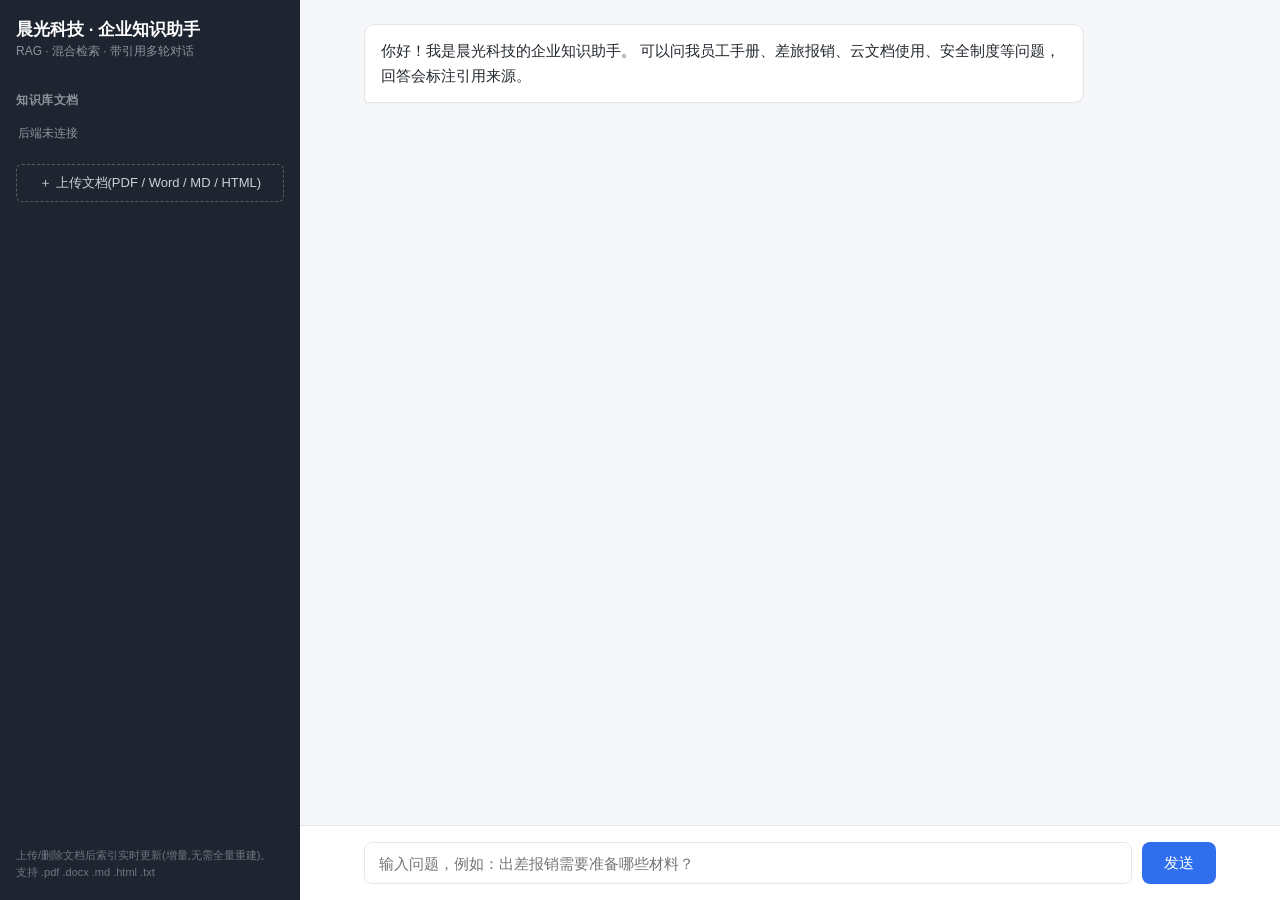
==== frontend/static/index.html @ 426c5e01 "feat: 企业知识助手 RAG 项目(FAISS 向量库 + LangChain 1.x) - 多格式接入(PDF/Word/Markdown/HTML)+ 中文感知分块 - 手写混合检索:向量 +" ====
<!DOCTYPE html>
<html lang="zh-CN">
<head>
<meta charset="UTF-8" />
<meta name="viewport" content="width=device-width, initial-scale=1.0" />
<title>晨光科技 · 企业知识助手</title>
<style>
  :root {
    --bg: #f6f7f9; --panel: #ffffff; --sidebar: #1e2430; --sidebar-txt: #c9d1d9;
    --accent: #2f6fed; --accent-soft: #eaf1ff; --text: #24292f; --muted: #6e7781;
    --border: #e3e6ea; --user: #2f6fed; --assistant: #ffffff;
    --radius: 10px; --mono: "SFMono-Regular", Consolas, "Liberation Mono", Menlo, monospace;
  }
  * { box-sizing: border-box; margin: 0; padding: 0; }
  html, body { height: 100%; }
  body {
    font-family: -apple-system, "Segoe UI", "PingFang SC", "Microsoft YaHei", sans-serif;
    background: var(--bg); color: var(--text); display: flex; overflow: hidden;
  }

  /* ── 侧边栏 ─────────────────────────────── */
  aside {
    width: 300px; min-width: 300px; background: var(--sidebar); color: var(--sidebar-txt);
    display: flex; flex-direction: column; padding: 18px 16px; overflow-y: auto;
  }
  aside h1 { font-size: 17px; color: #fff; margin-bottom: 2px; }
  aside .sub { font-size: 12px; color: #8b949e; margin-bottom: 18px; }
  aside h2 { font-size: 12px; text-transform: uppercase; letter-spacing: .05em; color: #8b949e; margin: 14px 0 8px; }
  .doc-item {
    display: flex; align-items: center; gap: 8px; padding: 8px 10px; border-radius: 6px;
    background: rgba(255,255,255,.04); margin-bottom: 6px; font-size: 13px;
  }
  .doc-item .fmt { font-family: var(--mono); font-size: 10px; background: rgba(255,255,255,.12); padding: 2px 6px; border-radius: 4px; color: #8b949e; }
  .doc-item .name { flex: 1; overflow: hidden; text-overflow: ellipsis; white-space: nowrap; }
  .doc-item button {
    background: none; border: none; color: #8b949e; cursor: pointer; font-size: 14px; line-height: 1;
  }
  .doc-item button:hover { color: #f85149; }
  .empty { color: #8b949e; font-size: 12px; padding: 8px 2px; }
  #uploadBtn {
    margin-top: 14px; padding: 9px; border: 1px dashed rgba(255,255,255,.25); border-radius: 6px;
    background: none; color: #c9d1d9; cursor: pointer; font-size: 13px;
  }
  #uploadBtn:hover { border-color: var(--accent); color: #fff; }
  #uploadInput { display: none; }
  .tip { margin-top: auto; padding-top: 16px; font-size: 11px; color: #6e7781; line-height: 1.6; }

  /* ── 主区 ─────────────────────────────── */
  main { flex: 1; display: flex; flex-direction: column; min-width: 0; }
  #messages { flex: 1; overflow-y: auto; padding: 24px 5vw; display: flex; flex-direction: column; gap: 16px; }
  .msg { max-width: 720px; width: fit-content; border-radius: var(--radius); padding: 14px 16px; line-height: 1.7; font-size: 14.5px; }
  .msg.user { align-self: flex-end; background: var(--user); color: #fff; border-bottom-right-radius: 4px; white-space: pre-wrap; }
  .msg.assistant { align-self: flex-start; background: var(--assistant); border: 1px solid var(--border); border-bottom-left-radius: 4px; box-shadow: 0 1px 2px rgba(0,0,0,.03); }
  .msg.assistant .sources {
    margin-top: 12px; padding-top: 10px; border-top: 1px solid var(--border); font-size: 12px; color: var(--muted);
  }
  .msg.assistant .sources .src { display: flex; gap: 6px; margin-top: 4px; align-items: baseline; }
  .msg.assistant .sources .src .idx { color: var(--accent); font-family: var(--mono); font-weight: 600; }
  .msg.assistant .sources .src .file { overflow: hidden; text-overflow: ellipsis; white-space: nowrap; }
  .typing { color: var(--muted); font-size: 14px; }

  /* ── 输入栏 ───────────────────────────── */
  .composer { border-top: 1px solid var(--border); background: var(--panel); padding: 16px 5vw; }
  .composer-inner { max-width: 860px; margin: 0 auto; display: flex; gap: 10px; }
  #input {
    flex: 1; padding: 12px 14px; border: 1px solid var(--border); border-radius: 8px;
    font-size: 14.5px; font-family: inherit; outline: none; resize: none; max-height: 120px;
  }
  #input:focus { border-color: var(--accent); box-shadow: 0 0 0 3px var(--accent-soft); }
  #send {
    padding: 0 22px; border: none; border-radius: 8px; background: var(--accent); color: #fff;
    font-size: 14.5px; cursor: pointer; font-family: inherit;
  }
  #send:disabled { opacity: .5; cursor: not-allowed; }
</style>
</head>
<body>

<aside>
  <h1>晨光科技 · 企业知识助手</h1>
  <div class="sub">RAG · 混合检索 · 带引用多轮对话</div>
  <h2>知识库文档</h2>
  <div id="docList"><div class="empty">加载中…</div></div>
  <button id="uploadBtn">＋ 上传文档(PDF / Word / MD / HTML)</button>
  <input type="file" id="uploadInput" multiple />
  <div class="tip">
    上传/删除文档后索引实时更新(增量,无需全量重建)。<br/>
    支持 .pdf .docx .md .html .txt
  </div>
</aside>

<main>
  <div id="messages"></div>
  <div class="composer">
    <div class="composer-inner">
      <textarea id="input" rows="1" placeholder="输入问题，例如：出差报销需要准备哪些材料？"></textarea>
      <button id="send">发送</button>
    </div>
  </div>
</main>

<script>
const $ = (id) => document.getElementById(id);
const SESSION_KEY = "rag_session_id";
const sessionId = (() => {
  let s = localStorage.getItem(SESSION_KEY);
  if (!s) { s = "web-" + Date.now(); localStorage.setItem(SESSION_KEY, s); }
  return s;
})();

const messagesEl = $("messages");
const inputEl = $("input");
const sendBtn = $("send");

function esc(s) {
  const d = document.createElement("div");
  d.textContent = s;
  return d.innerHTML;
}

function addMessage(role, text, sources) {
  const div = document.createElement("div");
  div.className = "msg " + role;
  div.innerHTML = esc(text);
  if (role === "assistant" && sources && sources.length) {
    const box = document.createElement("div");
    box.className = "sources";
    box.innerHTML = "<div style='font-weight:600;margin-bottom:4px'>📎 引用来源</div>";
    sources.forEach((s, i) => {
      const row = document.createElement("div");
      row.className = "src";
      const path = s.retrieved_by ? " · " + s.retrieved_by.join("+") : "";
      row.innerHTML = `<span class="idx">[${i + 1}]</span><span class="file">${esc(s.source)}${path}</span>`;
      box.appendChild(row);
    });
    div.appendChild(box);
  }
  messagesEl.appendChild(div);
  messagesEl.scrollTop = messagesEl.scrollHeight;
}

function addTyping() {
  const div = document.createElement("div");
  div.className = "msg assistant typing";
  div.textContent = "正在检索知识库…";
  messagesEl.appendChild(div);
  messagesEl.scrollTop = messagesEl.scrollHeight;
  return div;
}

async function send() {
  const question = inputEl.value.trim();
  if (!question || sendBtn.disabled) return;
  inputEl.value = "";
  inputEl.style.height = "auto";
  addMessage("user", question);
  sendBtn.disabled = true;
  const typing = addTyping();

  try {
    const res = await fetch("/api/chat", {
      method: "POST",
      headers: { "Content-Type": "application/json" },
      body: JSON.stringify({ question, session_id: sessionId }),
    });
    const data = await res.json();
    if (!res.ok) throw new Error(data.detail || "请求失败");
    typing.remove();
    addMessage("assistant", data.answer, data.sources);
  } catch (err) {
    typing.remove();
    addMessage("assistant", "⚠️ 出错了：" + err.message + "\n\n请确认后端已启动、DeepSeek key 已配置。");
  } finally {
    sendBtn.disabled = false;
    inputEl.focus();
  }
}

// ── 文档管理 ─────────────────────────────
async function loadDocs() {
  try {
    const res = await fetch("/api/documents");
    const data = await res.json();
    renderDocs(data.documents || []);
  } catch {
    $("docList").innerHTML = '<div class="empty">后端未连接</div>';
  }
}

function renderDocs(docs) {
  if (!docs.length) { $("docList").innerHTML = '<div class="empty">知识库为空，上传文档开始</div>'; return; }
  $("docList").innerHTML = "";
  docs.forEach((d) => {
    const item = document.createElement("div");
    item.className = "doc-item";
    item.innerHTML = `
      <span class="fmt">${esc(d.fmt)}</span>
      <span class="name" title="${esc(d.filename)} · ${d.num_chunks} 片段">${esc(d.filename)}</span>
      <button title="删除 ${esc(d.filename)}">✕</button>`;
    item.querySelector("button").onclick = async () => {
      if (!confirm(`删除 ${d.filename} ?`)) return;
      await fetch(`/api/documents/${d.doc_id}`, { method: "DELETE" });
      loadDocs();
    };
    $("docList").appendChild(item);
  });
}

$("send").onclick = send;
inputEl.addEventListener("keydown", (e) => {
  if (e.key === "Enter" && !e.shiftKey) { e.preventDefault(); send(); }
});
inputEl.addEventListener("input", () => {
  inputEl.style.height = "auto";
  inputEl.style.height = Math.min(inputEl.scrollHeight, 120) + "px";
});

$("uploadBtn").onclick = () => $("uploadInput").click();
$("uploadInput").onchange = async (e) => {
  const files = [...e.target.files];
  if (!files.length) return;
  for (const f of files) {
    const fd = new FormData();
    fd.append("file", f);
    await fetch("/api/documents", { method: "POST", body: fd });
  }
  e.target.value = "";
  loadDocs();
};

loadDocs();
addMessage("assistant", "你好！我是晨光科技的企业知识助手。\n\n可以问我员工手册、差旅报销、云文档使用、安全制度等问题，回答会标注引用来源。");
</script>
</body>
</html>
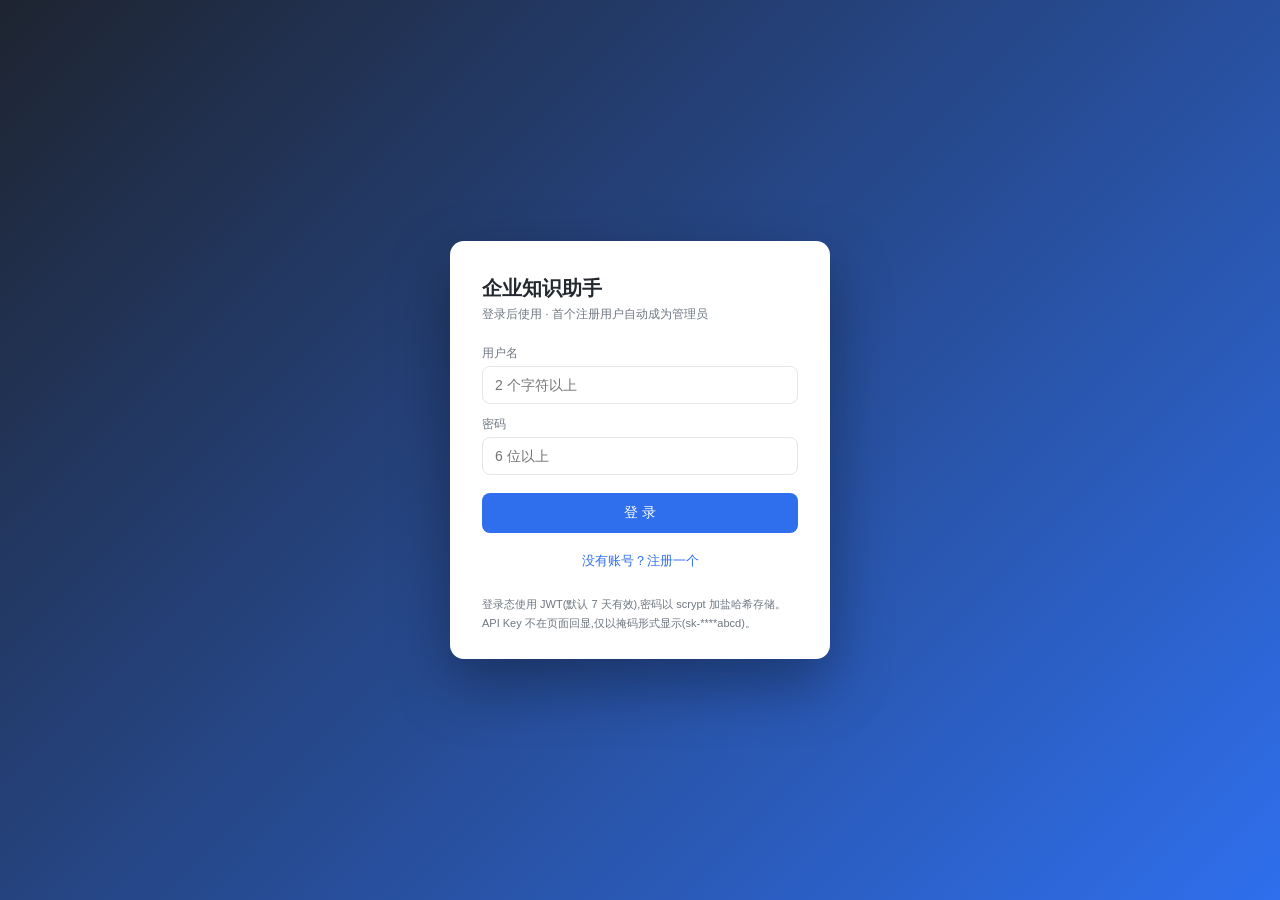
==== commit d122fff3: "checkpoint: pre-RAGFlow-UI" ====
--- a/frontend/static/index.html
+++ b/frontend/static/index.html
@@ -18,32 +18,92 @@
     background: var(--bg); color: var(--text); display: flex; overflow: hidden;
   }
 
+  /* ── 登录页 ─────────────────────────────── */
+  /* display:flex 会覆盖 hidden 属性的 display:none,导致登录成功后
+     登录页仍盖在应用上、页面「不跳转」。必须用 :not([hidden]) 限定。 */
+  #loginView:not([hidden]) {
+    position: fixed; inset: 0; display: flex; align-items: center; justify-content: center;
+    background: linear-gradient(135deg, #1e2430 0%, #2f6fed 100%);
+  }
+  .login-card {
+    width: min(380px, 92vw); background: var(--panel); border-radius: 14px;
+    padding: 34px 32px 26px; box-shadow: 0 24px 60px rgba(0,0,0,.35);
+  }
+  .login-card h1 { font-size: 20px; margin-bottom: 4px; }
+  .login-card .sub { font-size: 12px; color: var(--muted); margin-bottom: 22px; }
+  .login-card label { font-size: 12px; color: var(--muted); display: flex; flex-direction: column; gap: 4px; margin-bottom: 12px; }
+  .login-card input {
+    padding: 10px 12px; border: 1px solid var(--border); border-radius: 8px;
+    font-size: 14px; font-family: inherit; outline: none;
+  }
+  .login-card input:focus { border-color: var(--accent); box-shadow: 0 0 0 3px var(--accent-soft); }
+  .login-card .auth-actions { display: flex; flex-direction: column; gap: 8px; margin-top: 18px; }
+  .login-card .auth-actions button { padding: 11px; border: none; border-radius: 8px; font-size: 14px; cursor: pointer; font-family: inherit; }
+  #authSubmit { background: var(--accent); color: #fff; }
+  #authToggle { background: none; color: var(--accent); font-size: 13px; }
+  .login-hint { margin-top: 14px; font-size: 11px; color: var(--muted); line-height: 1.7; }
+
+  /* ── 应用主界面(登录后)────────────────────── */
+  /* 用 :not([hidden]) 限定:未隐藏时才 display:flex——若写成 #appView{display:flex}
+     会覆盖 hidden 属性的 display:none,登录前 appView 也会渲染、遮不住。 */
+  #appView:not([hidden]) { display: flex; flex: 1; min-width: 0; }
+
   /* ── 侧边栏 ─────────────────────────────── */
   aside {
     width: 300px; min-width: 300px; background: var(--sidebar); color: var(--sidebar-txt);
     display: flex; flex-direction: column; padding: 18px 16px; overflow-y: auto;
   }
   aside h1 { font-size: 17px; color: #fff; margin-bottom: 2px; }
-  aside .sub { font-size: 12px; color: #8b949e; margin-bottom: 18px; }
+  aside .sub { font-size: 12px; color: #8b949e; margin-bottom: 14px; }
+  .user-bar { display: flex; align-items: center; gap: 8px; font-size: 12px; color: #8b949e; margin-bottom: 6px; }
+  .user-bar button { background: rgba(255,255,255,.08); border: none; color: #c9d1d9; padding: 4px 10px; border-radius: 5px; cursor: pointer; font-size: 11px; margin-left: auto; }
+  .user-bar button:hover { background: rgba(255,255,255,.16); }
   aside h2 { font-size: 12px; text-transform: uppercase; letter-spacing: .05em; color: #8b949e; margin: 14px 0 8px; }
+  #newSessionBtn {
+    width: 100%; padding: 8px; border: 1px dashed rgba(255,255,255,.25); border-radius: 6px;
+    background: none; color: #c9d1d9; cursor: pointer; font-size: 13px; margin-bottom: 6px;
+  }
+  #newSessionBtn:hover { border-color: var(--accent); color: #fff; }
+  .session-item {
+    display: flex; align-items: center; gap: 6px; padding: 8px 10px; border-radius: 6px;
+    cursor: pointer; font-size: 13px; margin-bottom: 4px;
+  }
+  .session-item:hover { background: rgba(255,255,255,.06); }
+  .session-item.active { background: rgba(47,111,237,.25); color: #fff; }
+  .session-item .name { flex: 1; overflow: hidden; text-overflow: ellipsis; white-space: nowrap; }
+  .session-item .del { background: none; border: none; color: #8b949e; cursor: pointer; font-size: 12px; }
+  .session-item .del:hover { color: #f85149; }
+  .empty { color: #8b949e; font-size: 12px; padding: 8px 2px; }
+
+  .doc-group-name { font-size: 11px; color: #8b949e; margin: 10px 0 4px; }
   .doc-item {
-    display: flex; align-items: center; gap: 8px; padding: 8px 10px; border-radius: 6px;
-    background: rgba(255,255,255,.04); margin-bottom: 6px; font-size: 13px;
+    display: flex; align-items: center; gap: 8px; padding: 7px 10px; border-radius: 6px;
+    background: rgba(255,255,255,.04); margin-bottom: 5px; font-size: 13px;
   }
   .doc-item .fmt { font-family: var(--mono); font-size: 10px; background: rgba(255,255,255,.12); padding: 2px 6px; border-radius: 4px; color: #8b949e; }
-  .doc-item .name { flex: 1; overflow: hidden; text-overflow: ellipsis; white-space: nowrap; }
-  .doc-item button {
-    background: none; border: none; color: #8b949e; cursor: pointer; font-size: 14px; line-height: 1;
-  }
+  .doc-item .name { flex: 1; overflow: hidden; text-overflow: ellipsis; white-space: nowrap; cursor: pointer; }
+  .doc-item .name:hover { color: #fff; }
+  .doc-item button { background: none; border: none; color: #8b949e; cursor: pointer; font-size: 13px; line-height: 1; }
   .doc-item button:hover { color: #f85149; }
-  .empty { color: #8b949e; font-size: 12px; padding: 8px 2px; }
   #uploadBtn {
-    margin-top: 14px; padding: 9px; border: 1px dashed rgba(255,255,255,.25); border-radius: 6px;
-    background: none; color: #c9d1d9; cursor: pointer; font-size: 13px;
+    margin-top: 12px; padding: 9px; border: 1px dashed rgba(255,255,255,.25); border-radius: 6px;
+    background: none; color: #c9d1d9; cursor: pointer; font-size: 13px; width: 100%;
   }
   #uploadBtn:hover { border-color: var(--accent); color: #fff; }
   #uploadInput { display: none; }
+  #settingsBtn {
+    margin-top: 12px; padding: 9px; border: 1px dashed rgba(255,255,255,.25); border-radius: 6px;
+    background: none; color: #c9d1d9; cursor: pointer; font-size: 13px; width: 100%;
+  }
+  #settingsBtn:hover { border-color: var(--accent); color: #fff; }
   .tip { margin-top: auto; padding-top: 16px; font-size: 11px; color: #6e7781; line-height: 1.6; }
+
+  /* ── 任务进度 ───────────────────────────── */
+  .task-item { font-size: 12px; color: #8b949e; padding: 3px 0; display: flex; gap: 6px; align-items: center; }
+  .task-item .st { font-size: 10px; padding: 1px 6px; border-radius: 4px; }
+  .st.pending, .st.running { background: #f0c36d33; color: #f0c36d; }
+  .st.done { background: #2da44e33; color: #2da44e; }
+  .st.failed { background: #f8514933; color: #f85149; }
 
   /* ── 主区 ─────────────────────────────── */
   main { flex: 1; display: flex; flex-direction: column; min-width: 0; }
@@ -51,12 +111,15 @@
   .msg { max-width: 720px; width: fit-content; border-radius: var(--radius); padding: 14px 16px; line-height: 1.7; font-size: 14.5px; }
   .msg.user { align-self: flex-end; background: var(--user); color: #fff; border-bottom-right-radius: 4px; white-space: pre-wrap; }
   .msg.assistant { align-self: flex-start; background: var(--assistant); border: 1px solid var(--border); border-bottom-left-radius: 4px; box-shadow: 0 1px 2px rgba(0,0,0,.03); }
-  .msg.assistant .sources {
-    margin-top: 12px; padding-top: 10px; border-top: 1px solid var(--border); font-size: 12px; color: var(--muted);
-  }
+  .msg.assistant .stream-content { white-space: pre-wrap; }
+  .msg.assistant .sources { margin-top: 12px; padding-top: 10px; border-top: 1px solid var(--border); font-size: 12px; color: var(--muted); }
   .msg.assistant .sources .src { display: flex; gap: 6px; margin-top: 4px; align-items: baseline; }
   .msg.assistant .sources .src .idx { color: var(--accent); font-family: var(--mono); font-weight: 600; }
   .msg.assistant .sources .src .file { overflow: hidden; text-overflow: ellipsis; white-space: nowrap; }
+  .msg.assistant .sources .src .score {
+    font-family: var(--mono); font-size: 10px; font-weight: 600; color: var(--accent);
+    background: var(--accent-soft); padding: 1px 5px; border-radius: 4px; margin-left: 4px;
+  }
   .typing { color: var(--muted); font-size: 14px; }
 
   /* ── 输入栏 ───────────────────────────── */
@@ -67,25 +130,107 @@
     font-size: 14.5px; font-family: inherit; outline: none; resize: none; max-height: 120px;
   }
   #input:focus { border-color: var(--accent); box-shadow: 0 0 0 3px var(--accent-soft); }
-  #send {
-    padding: 0 22px; border: none; border-radius: 8px; background: var(--accent); color: #fff;
-    font-size: 14.5px; cursor: pointer; font-family: inherit;
-  }
+  #send { padding: 0 22px; border: none; border-radius: 8px; background: var(--accent); color: #fff; font-size: 14.5px; cursor: pointer; font-family: inherit; }
   #send:disabled { opacity: .5; cursor: not-allowed; }
+
+  /* ── 弹窗(设置 / 预览) ─────────────────── */
+  .modal-mask {
+    position: fixed; inset: 0; background: rgba(15,20,30,.55); display: flex;
+    align-items: center; justify-content: center; z-index: 50;
+  }
+  .modal-mask[hidden] { display: none; }
+  .modal {
+    background: var(--panel); border-radius: 12px; width: min(700px, 92vw); max-height: 88vh;
+    display: flex; flex-direction: column; box-shadow: 0 20px 60px rgba(0,0,0,.25);
+  }
+  .modal-head { display: flex; align-items: center; justify-content: space-between; padding: 16px 20px; border-bottom: 1px solid var(--border); }
+  .modal-head h2 { font-size: 16px; }
+  .modal-close { background: none; border: none; font-size: 16px; color: var(--muted); cursor: pointer; }
+  .modal-body { padding: 16px 20px; overflow-y: auto; }
+  .modal-foot { padding: 12px 20px; border-top: 1px solid var(--border); display: flex; justify-content: flex-end; align-items: center; gap: 10px; }
+  .modal-foot .foot-note { font-size: 11px; color: var(--muted); margin-right: auto; }
+
+  .cfg { border: 1px solid var(--border); border-radius: var(--radius); padding: 12px 14px; margin-bottom: 14px; }
+  .cfg h3 { font-size: 13.5px; margin-bottom: 10px; }
+  .grid { display: grid; grid-template-columns: 1fr 1fr; gap: 10px 14px; }
+  .grid label { font-size: 12px; color: var(--muted); display: flex; flex-direction: column; gap: 4px; }
+  .grid input, .grid select {
+    padding: 8px 10px; border: 1px solid var(--border); border-radius: 6px;
+    font-size: 13.5px; font-family: inherit; background: #fff; color: var(--text);
+  }
+  .grid input:focus, .grid select:focus { outline: none; border-color: var(--accent); box-shadow: 0 0 0 3px var(--accent-soft); }
+  .grid .full { grid-column: 1 / -1; }
+  .hint { font-size: 11px; color: var(--muted); }
+  .cfg-foot { display: flex; align-items: center; gap: 10px; margin-top: 12px; flex-wrap: wrap; }
+  .btn { padding: 8px 16px; border: none; border-radius: 7px; background: var(--accent); color: #fff; cursor: pointer; font-size: 13.5px; font-family: inherit; }
+  .btn.ghost { background: #fff; color: var(--text); border: 1px solid var(--border); }
+  .btn.danger { background: #d13438; }
+  .btn:disabled { opacity: .55; cursor: not-allowed; }
+  .test-result { font-size: 12px; color: var(--muted); word-break: break-all; }
+  .test-result.ok { color: #1a7f37; }
+  .test-result.bad { color: #d13438; }
+
+  .banner { border-radius: 8px; padding: 12px 14px; margin-bottom: 14px; font-size: 13px; line-height: 1.7; }
+  .banner.warn { background: #fff8e6; border: 1px solid #f0c36d; color: #5c3d00; }
+  .rebuild-row { display: flex; align-items: center; gap: 12px; margin-top: 8px; flex-wrap: wrap; }
+  .progress-wrap { display: flex; align-items: center; gap: 10px; margin-top: 8px; }
+  .progress { flex: 1; height: 8px; background: #eee; border-radius: 4px; overflow: hidden; }
+  .progress > div { height: 100%; width: 0; background: var(--accent); transition: width .4s; }
+
+  .preview-chunk {
+    white-space: pre-wrap; font-family: inherit; font-size: 13px; line-height: 1.7;
+    background: #f6f8fa; border: 1px solid var(--border); border-radius: 8px;
+    padding: 12px; margin-bottom: 10px; color: var(--text);
+  }
+
+  .toast {
+    position: fixed; left: 50%; bottom: 28px; transform: translateX(-50%); background: #1e2430;
+    color: #fff; padding: 10px 18px; border-radius: 8px; font-size: 13px; z-index: 60;
+    box-shadow: 0 6px 20px rgba(0,0,0,.2); max-width: 80vw;
+  }
+  .toast.err { background: #d13438; }
 </style>
 </head>
 <body>
 
+<!-- ═══ 登录 / 注册 ═══ -->
+<div id="loginView">
+  <div class="login-card">
+    <h1>企业知识助手</h1>
+    <div class="sub">登录后使用 · 首个注册用户自动成为管理员</div>
+    <label>用户名<input id="authUser" autocomplete="username" placeholder="2 个字符以上" /></label>
+    <label>密码<input id="authPass" type="password" autocomplete="current-password" placeholder="6 位以上" /></label>
+    <div class="auth-actions">
+      <button id="authSubmit">登 录</button>
+      <button id="authToggle">没有账号？注册一个</button>
+    </div>
+    <div class="login-hint">
+      登录态使用 JWT(默认 7 天有效),密码以 scrypt 加盐哈希存储。<br/>
+      API Key 不在页面回显,仅以掩码形式显示(sk-****abcd)。
+    </div>
+  </div>
+</div>
+
+<!-- ═══ 主应用 ═══ -->
+<div id="appView" hidden>
 <aside>
   <h1>晨光科技 · 企业知识助手</h1>
-  <div class="sub">RAG · 混合检索 · 带引用多轮对话</div>
+  <div class="sub">RAG · 混合检索 · 多轮对话 · 登录鉴权</div>
+  <div class="user-bar"><span id="userInfo"></span><button id="logoutBtn">退出</button></div>
+
+  <h2>会话</h2>
+  <button id="newSessionBtn">＋ 新会话</button>
+  <div id="sessionList"></div>
+
   <h2>知识库文档</h2>
   <div id="docList"><div class="empty">加载中…</div></div>
+  <div id="taskList"></div>
   <button id="uploadBtn">＋ 上传文档(PDF / Word / MD / HTML)</button>
   <input type="file" id="uploadInput" multiple />
+  <button id="settingsBtn" hidden>⚙ 模型设置(管理员)</button>
   <div class="tip">
-    上传/删除文档后索引实时更新(增量,无需全量重建)。<br/>
-    支持 .pdf .docx .md .html .txt
+    上传后后台自动摄取(解析→切分→向量化),无需重建索引。<br/>
+    会话与知识库持久化在服务器,刷新不丢。
   </div>
 </aside>
 
@@ -98,25 +243,276 @@
     </div>
   </div>
 </main>
+</div>
+
+<!-- ═══ 模型设置弹窗(仅管理员) ═══ -->
+<div id="settingsModal" class="modal-mask" hidden>
+  <div class="modal">
+    <div class="modal-head">
+      <h2>模型设置</h2>
+      <button id="settingsClose" class="modal-close" title="关闭">✕</button>
+    </div>
+
+    <div class="modal-body">
+      <div id="reindexBanner" class="banner warn" hidden>
+        <div>⚠️ <b>嵌入模型已变更</b>，需要重建索引后检索才会使用新模型。</div>
+        <div class="rebuild-row">
+          <button id="rebuildBtn" class="btn danger">立即重建索引</button>
+          <span id="rebuildState" class="hint"></span>
+        </div>
+        <div class="progress-wrap" id="rebuildProgressWrap" hidden>
+          <div class="progress"><div id="rebuildProgressBar"></div></div>
+          <span id="rebuildProgressText" class="hint">0%</span>
+        </div>
+      </div>
+
+      <section class="cfg">
+        <h3>🧠 LLM 对话模型</h3>
+        <div class="grid">
+          <label>提供方
+            <select id="llmProvider"></select>
+          </label>
+          <label>模型
+            <input id="llmModel" list="llmModels" />
+            <datalist id="llmModels"></datalist>
+          </label>
+          <label class="full">Base URL
+            <input id="llmBaseUrl" placeholder="https://api.deepseek.com" />
+          </label>
+          <label>API Key
+            <input id="llmApiKey" type="password" autocomplete="new-password" />
+          </label>
+          <label>Temperature
+            <input id="llmTemperature" type="number" min="0" max="2" step="0.1" />
+          </label>
+        </div>
+        <div class="cfg-foot">
+          <button class="btn ghost" data-test="llm">测试连接</button>
+          <span class="test-result" id="llmTestResult"></span>
+        </div>
+      </section>
+
+      <section class="cfg">
+        <h3>🔢 嵌入模型</h3>
+        <div class="grid">
+          <label>提供方
+            <select id="embProvider"></select>
+          </label>
+          <label>模型
+            <input id="embModel" list="embModels" />
+            <datalist id="embModels"></datalist>
+          </label>
+          <label>Base URL(DashScope)
+            <input id="embBaseUrl" placeholder="https://dashscope.aliyuncs.com/compatible-mode/v1" />
+          </label>
+          <label>API Key
+            <input id="embApiKey" type="password" autocomplete="new-password" />
+          </label>
+        </div>
+        <div class="hint">⚠️ 切换嵌入模型会改变向量维度/语义空间，需<b>重建索引</b>后生效。</div>
+        <div class="cfg-foot">
+          <button class="btn ghost" data-test="embedding">测试连接</button>
+          <span class="test-result" id="embeddingTestResult"></span>
+        </div>
+      </section>
+
+      <section class="cfg">
+        <h3>🎯 重排模型(cross-encoder)</h3>
+        <div class="grid">
+          <label class="full" style="flex-direction:row; align-items:center; gap:8px;">
+            <input id="rerankEnabled" type="checkbox" style="width:auto;" />
+            启用重排(把 top-10 候选精排到 top-4，提高答案相关性)
+          </label>
+          <label>提供方
+            <select id="rerankProvider"></select>
+          </label>
+          <label>模型
+            <input id="rerankModel" list="rerankModels" />
+            <datalist id="rerankModels"></datalist>
+          </label>
+          <label>Endpoint(DashScope)
+            <input id="rerankBaseUrl" placeholder="https://dashscope.aliyuncs.com/api/v1/services/rerank/text-rerank/text-rerank" />
+          </label>
+          <label>API Key
+            <input id="rerankApiKey" type="password" autocomplete="new-password" />
+          </label>
+        </div>
+        <div class="hint">重排 API Key 留空时复用嵌入模型的 Key。</div>
+        <div class="cfg-foot">
+          <button class="btn ghost" data-test="rerank">测试连接</button>
+          <span class="test-result" id="rerankTestResult"></span>
+        </div>
+      </section>
+    </div>
+
+    <div class="modal-foot">
+      <span class="foot-note">API Key 保存时加密落盘、页面不回显明文；留空表示保持当前 Key。</span>
+      <button id="settingsCancel" class="btn ghost">取消</button>
+      <button id="settingsSave" class="btn">保存配置</button>
+    </div>
+  </div>
+</div>
+
+<!-- ═══ 文档预览弹窗 ═══ -->
+<div id="previewModal" class="modal-mask" hidden>
+  <div class="modal">
+    <div class="modal-head">
+      <h2 id="previewTitle">文档预览</h2>
+      <button id="previewClose" class="modal-close" title="关闭">✕</button>
+    </div>
+    <div class="modal-body" id="previewBody"></div>
+  </div>
+</div>
 
 <script>
 const $ = (id) => document.getElementById(id);
-const SESSION_KEY = "rag_session_id";
-const sessionId = (() => {
-  let s = localStorage.getItem(SESSION_KEY);
-  if (!s) { s = "web-" + Date.now(); localStorage.setItem(SESSION_KEY, s); }
-  return s;
-})();
-
-const messagesEl = $("messages");
-const inputEl = $("input");
-const sendBtn = $("send");
+
+// ── 认证状态(局部会话)────────────────────────
+const TOKEN_KEY = "rag_token", USER_KEY = "rag_user";
+const getToken = () => localStorage.getItem(TOKEN_KEY);
+const setAuth = (token, user) => { localStorage.setItem(TOKEN_KEY, token); localStorage.setItem(USER_KEY, JSON.stringify(user)); };
+const clearAuth = () => { localStorage.removeItem(TOKEN_KEY); localStorage.removeItem(USER_KEY); };
+const getCachedUser = () => { try { return JSON.parse(localStorage.getItem(USER_KEY)); } catch { return null; } };
+
+function authHeaders(extra = {}) {
+  const t = getToken();
+  return t ? { ...extra, Authorization: "Bearer " + t } : extra;
+}
+
+async function api(path, opts = {}) {
+  const res = await fetch(path, { ...opts, headers: authHeaders(opts.headers || {}) });
+  const isAuthRoute = path.startsWith("/api/auth/");
+  // 鉴权接口的 401 = 用户名/密码错;普通接口的 401 = 令牌过期,清登录态回登录页
+  if (res.status === 401 && !isAuthRoute) { clearAuth(); showLogin(); throw new Error("登录已过期,请重新登录"); }
+  const data = await res.json().catch(() => ({}));
+  if (!res.ok) {
+    if (isAuthRoute && res.status === 401) throw new Error("用户名或密码错误");
+    throw new Error(data.detail || ("HTTP " + res.status));
+  }
+  return data;
+}
+
+function toast(msg, isErr) {
+  const t = document.createElement("div");
+  t.className = "toast" + (isErr ? " err" : "");
+  t.textContent = msg;
+  document.body.appendChild(t);
+  setTimeout(() => t.remove(), 3500);
+}
 
 function esc(s) {
   const d = document.createElement("div");
   d.textContent = s;
   return d.innerHTML;
 }
+
+// ── 视图切换 ────────────────────────────────
+function showLogin() { $("loginView").hidden = false; $("appView").hidden = true; }
+function showApp() { $("loginView").hidden = true; $("appView").hidden = false; }
+
+let currentUser = null;
+let currentSessionId = null;
+
+async function init() {
+  if (!getToken()) { showLogin(); return; }
+  try {
+    const me = await api("/api/auth/me");
+    localStorage.setItem(USER_KEY, JSON.stringify(me));
+    enterApp(me);
+  } catch { showLogin(); }
+}
+
+function enterApp(user) {
+  currentUser = user;
+  showApp();
+  $("userInfo").textContent = (user.role === "admin" ? "管理员" : "用户") + " · " + user.username;
+  // 模型设置 / 重建索引仅管理员可见
+  $("settingsBtn").hidden = user.role !== "admin";
+  loadSessions();
+  loadDocs();
+}
+
+$("logoutBtn").onclick = () => { clearAuth(); showLogin(); };
+
+// ── 登录 / 注册 ─────────────────────────────
+let authMode = "login";
+$("authSubmit").onclick = submitAuth;
+$("authToggle").onclick = () => {
+  authMode = authMode === "login" ? "register" : "login";
+  $("authSubmit").textContent = authMode === "login" ? "登 录" : "注 册";
+  $("authToggle").textContent = authMode === "login" ? "没有账号？注册一个" : "已有账号？去登录";
+};
+$("authPass").addEventListener("keydown", (e) => { if (e.key === "Enter") submitAuth(); });
+
+async function submitAuth() {
+  const username = $("authUser").value.trim();
+  const password = $("authPass").value;
+  if (!username || !password) { toast("请输入用户名和密码", true); return; }
+  const path = authMode === "login" ? "/api/auth/login" : "/api/auth/register";
+  try {
+    const data = await api(path, {
+      method: "POST",
+      headers: { "Content-Type": "application/json" },
+      body: JSON.stringify({ username, password }),
+    });
+    setAuth(data.token, data.user);
+    toast(authMode === "login" ? "登录成功 ✅" : "注册成功,首个用户为管理员 ✅");
+    enterApp(data.user);
+  } catch (e) { toast(e.message, true); }
+}
+
+// ── 会话管理 ────────────────────────────────
+let sessions = [];
+
+async function loadSessions() {
+  sessions = await api("/api/sessions");
+  if (!sessions.length) {
+    sessions = [await api("/api/sessions", { method: "POST" })];
+  }
+  if (!currentSessionId || !sessions.some((s) => s.id === currentSessionId)) {
+    currentSessionId = sessions[0].id;
+  }
+  renderSessions();
+  loadMessages(currentSessionId);
+}
+
+function renderSessions() {
+  const box = $("sessionList");
+  box.innerHTML = "";
+  sessions.forEach((s) => {
+    const item = document.createElement("div");
+    item.className = "session-item" + (s.id === currentSessionId ? " active" : "");
+    item.innerHTML = `<span class="name" title="${esc(s.title)}">${esc(s.title)}</span><button class="del" title="删除会话">✕</button>`;
+    item.onclick = () => switchSession(s.id);
+    item.querySelector(".del").onclick = async (ev) => {
+      ev.stopPropagation();
+      if (!confirm("删除该会话？")) return;
+      await api("/api/sessions/" + s.id, { method: "DELETE" });
+      if (currentSessionId === s.id) { currentSessionId = null; }
+      loadSessions();
+    };
+    box.appendChild(item);
+  });
+}
+
+function switchSession(id) {
+  currentSessionId = id;
+  renderSessions();
+  loadMessages(id);
+}
+
+$("newSessionBtn").onclick = async () => {
+  const created = await api("/api/sessions", { method: "POST" });
+  sessions.unshift(created);
+  currentSessionId = created.id;
+  renderSessions();
+  loadMessages(created.id);
+};
+
+// ── 消息渲染 / 流式输出 ─────────────────────
+const messagesEl = $("messages");
+const inputEl = $("input");
+const sendBtn = $("send");
 
 function addMessage(role, text, sources) {
   const div = document.createElement("div");
@@ -125,85 +521,112 @@
   if (role === "assistant" && sources && sources.length) {
     const box = document.createElement("div");
     box.className = "sources";
-    box.innerHTML = "<div style='font-weight:600;margin-bottom:4px'>📎 引用来源</div>";
-    sources.forEach((s, i) => {
-      const row = document.createElement("div");
-      row.className = "src";
-      const path = s.retrieved_by ? " · " + s.retrieved_by.join("+") : "";
-      row.innerHTML = `<span class="idx">[${i + 1}]</span><span class="file">${esc(s.source)}${path}</span>`;
-      box.appendChild(row);
-    });
+    renderSources(box, sources);
     div.appendChild(box);
   }
-  messagesEl.appendChild(div);
-  messagesEl.scrollTop = messagesEl.scrollHeight;
-}
-
-function addTyping() {
-  const div = document.createElement("div");
-  div.className = "msg assistant typing";
-  div.textContent = "正在检索知识库…";
   messagesEl.appendChild(div);
   messagesEl.scrollTop = messagesEl.scrollHeight;
   return div;
 }
 
+function renderSources(box, sources) {
+  box.innerHTML = "<div style='font-weight:600;margin-bottom:4px'>📎 引用来源</div>";
+  sources.forEach((s, i) => {
+    const row = document.createElement("div");
+    row.className = "src";
+    const path = s.retrieved_by ? " · " + s.retrieved_by.join("+") : "";
+    let badges = "";
+    if (s.rrf_score != null) badges += ` <b class="score" title="RRF 融合分数">rrf ${s.rrf_score}</b>`;
+    if (s.rerank_score != null) badges += ` <b class="score" title="重排分数">rerank ${s.rerank_score}</b>`;
+    row.innerHTML = `<span class="idx">[${i + 1}]</span><span class="file">${esc(s.source)}${path}${badges}</span>`;
+    box.appendChild(row);
+  });
+}
+
+async function loadMessages(sessionId) {
+  const data = await api(`/api/sessions/${sessionId}/messages`);
+  messagesEl.innerHTML = "";
+  if (!data.messages.length) {
+    addMessage("assistant", "你好！我是企业知识助手。\n\n可以问我员工手册、差旅报销、云文档使用、安全制度等问题，回答会标注引用来源。\n\n左侧可新建/切换会话，知识库文档可上传与预览。");
+    return;
+  }
+  data.messages.forEach((m) => addMessage(m.role, m.content));
+}
+
+function addStreamingBox() {
+  const wrap = document.createElement("div");
+  wrap.className = "msg assistant";
+  const content = document.createElement("div");
+  content.className = "stream-content";
+  const sources = document.createElement("div");
+  sources.className = "sources";
+  sources.hidden = true;
+  wrap.appendChild(content);
+  wrap.appendChild(sources);
+  messagesEl.appendChild(wrap);
+  messagesEl.scrollTop = messagesEl.scrollHeight;
+  return { content, sources };
+}
+
 async function send() {
   const question = inputEl.value.trim();
   if (!question || sendBtn.disabled) return;
+  if (!currentSessionId) { toast("请先创建会话", true); return; }
   inputEl.value = "";
   inputEl.style.height = "auto";
   addMessage("user", question);
   sendBtn.disabled = true;
-  const typing = addTyping();
+  const box = addStreamingBox();
+  let full = "";
 
   try {
-    const res = await fetch("/api/chat", {
+    const res = await fetch("/api/chat/stream", {
       method: "POST",
-      headers: { "Content-Type": "application/json" },
-      body: JSON.stringify({ question, session_id: sessionId }),
+      headers: authHeaders({ "Content-Type": "application/json" }),
+      body: JSON.stringify({ question, session_id: currentSessionId }),
     });
-    const data = await res.json();
-    if (!res.ok) throw new Error(data.detail || "请求失败");
-    typing.remove();
-    addMessage("assistant", data.answer, data.sources);
+    if (!res.ok) {
+      const err = await res.json().catch(() => ({}));
+      throw new Error(err.detail || ("HTTP " + res.status));
+    }
+    const reader = res.body.getReader();
+    const decoder = new TextDecoder();
+    let buffer = "";
+    for (;;) {
+      const { done, value } = await reader.read();
+      if (done) break;
+      buffer += decoder.decode(value, { stream: true });
+      let idx;
+      while ((idx = buffer.indexOf("\n\n")) >= 0) {
+        const raw = buffer.slice(0, idx);
+        buffer = buffer.slice(idx + 2);
+        const line = raw.split("\n").find((l) => l.startsWith("data: "));
+        if (!line) continue;
+        const data = line.slice(6);
+        if (data === "[DONE]") continue;
+        const ev = JSON.parse(data);
+        if (ev.type === "token") { full += ev.text; box.content.textContent = full; }
+        else if (ev.type === "answer") { full = ev.answer; box.content.textContent = full; if (ev.sources?.length) { renderSources(box.sources, ev.sources); box.sources.hidden = false; } }
+        else if (ev.type === "done") { full = ev.answer; box.content.textContent = full; if (ev.sources?.length) { renderSources(box.sources, ev.sources); box.sources.hidden = false; } }
+        else if (ev.type === "error") { throw new Error(ev.message); }
+        messagesEl.scrollTop = messagesEl.scrollHeight;
+      }
+    }
+    // 会话标题/时间可能变化(首条消息定为标题),刷新列表
+    refreshSessionList();
   } catch (err) {
-    typing.remove();
-    addMessage("assistant", "⚠️ 出错了：" + err.message + "\n\n请确认后端已启动、DeepSeek key 已配置。");
+    box.content.textContent = "⚠️ 出错了：" + err.message;
   } finally {
     sendBtn.disabled = false;
     inputEl.focus();
   }
 }
 
-// ── 文档管理 ─────────────────────────────
-async function loadDocs() {
+async function refreshSessionList() {
   try {
-    const res = await fetch("/api/documents");
-    const data = await res.json();
-    renderDocs(data.documents || []);
-  } catch {
-    $("docList").innerHTML = '<div class="empty">后端未连接</div>';
-  }
-}
-
-function renderDocs(docs) {
-  if (!docs.length) { $("docList").innerHTML = '<div class="empty">知识库为空，上传文档开始</div>'; return; }
-  $("docList").innerHTML = "";
-  docs.forEach((d) => {
-    const item = document.createElement("div");
-    item.className = "doc-item";
-    item.innerHTML = `
-      <span class="fmt">${esc(d.fmt)}</span>
-      <span class="name" title="${esc(d.filename)} · ${d.num_chunks} 片段">${esc(d.filename)}</span>
-      <button title="删除 ${esc(d.filename)}">✕</button>`;
-    item.querySelector("button").onclick = async () => {
-      if (!confirm(`删除 ${d.filename} ?`)) return;
-      await fetch(`/api/documents/${d.doc_id}`, { method: "DELETE" });
-      loadDocs();
-    };
-    $("docList").appendChild(item);
-  });
+    sessions = await api("/api/sessions");
+    renderSessions();
+  } catch { /* 列表刷新失败不阻断对话 */ }
 }
 
 $("send").onclick = send;
@@ -215,21 +638,337 @@
   inputEl.style.height = Math.min(inputEl.scrollHeight, 120) + "px";
 });
 
+// ── 文档管理(分组 / 预览 / 删除 / 上传进度)──
+async function loadDocs() {
+  try {
+    const data = await api("/api/documents");
+    renderDocs(data.documents || []);
+  } catch (e) {
+    $("docList").innerHTML = '<div class="empty">' + esc(e.message) + "</div>";
+  }
+}
+
+function renderDocs(docs) {
+  const box = $("docList");
+  if (!docs.length) { box.innerHTML = '<div class="empty">知识库为空,上传文档开始</div>'; return; }
+  box.innerHTML = "";
+  // 按上传者分组:语料库文档 / 某用户上传 —— 轻量「目录组织」
+  const groups = new Map(); // key -> {label, docs}
+  docs.forEach((d) => {
+    const key = d.owner ? "@" + d.owner : "#corpus";
+    if (!groups.has(key)) groups.set(key, { label: d.owner ? "@ " + d.owner : "📚 知识库语料", docs: [] });
+    groups.get(key).docs.push(d);
+  });
+  groups.forEach((g) => {
+    const title = document.createElement("div");
+    title.className = "doc-group-name";
+    title.textContent = g.label;
+    box.appendChild(title);
+    g.docs.forEach((d) => {
+      const item = document.createElement("div");
+      item.className = "doc-item";
+      const canDelete = currentUser && (currentUser.role === "admin" || d.uploaded_by === currentUser.id);
+      item.innerHTML = `
+        <span class="fmt">${esc(d.fmt)}</span>
+        <span class="name" title="点击预览 ${esc(d.filename)} · ${d.num_chunks} 片段">${esc(d.filename)}</span>
+        <button class="pv" title="预览">👁</button>
+        ${canDelete ? '<button class="rm" title="删除">✕</button>' : ""}`;
+      item.querySelector(".name").onclick = () => previewDoc(d.doc_id);
+      item.querySelector(".pv").onclick = () => previewDoc(d.doc_id);
+      const rm = item.querySelector(".rm");
+      if (rm) rm.onclick = async () => {
+        if (!confirm(`删除 ${d.filename} ?`)) return;
+        try { await api(`/api/documents/${d.doc_id}`, { method: "DELETE" }); toast("已删除"); loadDocs(); }
+        catch (e) { toast(e.message, true); }
+      };
+      box.appendChild(item);
+    });
+  });
+}
+
+// 文档预览(读取 data/texts 的前几个 chunk,不依赖原始文件)
+async function previewDoc(docId) {
+  try {
+    const data = await api(`/api/documents/${docId}/preview`);
+    $("previewTitle").textContent = data.filename;
+    $("previewBody").innerHTML = "";
+    data.chunks.forEach((c) => {
+      const p = document.createElement("pre");
+      p.className = "preview-chunk";
+      p.textContent = `[片段 ${c.index + 1}]\n${c.text}`;
+      $("previewBody").appendChild(p);
+    });
+    $("previewModal").hidden = false;
+  } catch (e) { toast(e.message, true); }
+}
+$("previewClose").onclick = () => $("previewModal").hidden = true;
+$("previewModal").addEventListener("click", (e) => { if (e.target === $("previewModal")) $("previewModal").hidden = true; });
+
+// 上传:批量 → 逐个发请求 → 后台摄取 → 轮询任务进度
+let taskPolling = false;
+
 $("uploadBtn").onclick = () => $("uploadInput").click();
 $("uploadInput").onchange = async (e) => {
   const files = [...e.target.files];
   if (!files.length) return;
+  let ok = 0;
   for (const f of files) {
     const fd = new FormData();
     fd.append("file", f);
-    await fetch("/api/documents", { method: "POST", body: fd });
+    try {
+      await api("/api/documents", { method: "POST", body: fd });
+      ok++;
+    } catch (err) { toast(`上传失败 ${f.name}: ${err.message}`, true); }
   }
   e.target.value = "";
-  loadDocs();
+  if (ok) { toast(`${ok} 个文件已提交摄取,后台处理中…`); pollTasks(); }
+  else loadDocs();
 };
 
-loadDocs();
-addMessage("assistant", "你好！我是晨光科技的企业知识助手。\n\n可以问我员工手册、差旅报销、云文档使用、安全制度等问题，回答会标注引用来源。");
+async function pollTasks() {
+  if (taskPolling) return;
+  taskPolling = true;
+  let busy = true;
+  while (busy) {
+    let tasks = [];
+    try {
+      tasks = (await api("/api/documents/tasks")).tasks;
+    } catch { break; }
+    renderTasks(tasks);
+    busy = tasks.some((t) => t.status === "pending" || t.status === "running");
+    if (busy) await new Promise((r) => setTimeout(r, 1500));
+  }
+  taskPolling = false;
+  loadDocs(); // 摄取完成后刷新文档列表
+  toast("摄取完成 ✅");
+}
+
+function renderTasks(tasks) {
+  const box = $("taskList");
+  box.innerHTML = "";
+  tasks.slice(0, 5).forEach((t) => {
+    const item = document.createElement("div");
+    item.className = "task-item";
+    const label = t.status === "failed" ? (t.error || "失败") : t.filename;
+    item.innerHTML = `<span class="st ${esc(t.status)}">${esc(t.status)}</span><span>${esc(label)}</span>`;
+    box.appendChild(item);
+  });
+}
+
+// ── 模型设置(仅管理员)─────────────────────
+let curSettings = null;
+let rebuildPolling = false;
+const EMB_LABELS = { api: "阿里百炼 (DashScope)", local: "本地 BGE (离线)" };
+const RERANK_LABELS = { api: "阿里百炼 (DashScope)", local: "本地 BGE (离线)" };
+
+$("settingsBtn").onclick = () => { $("settingsModal").hidden = false; loadSettingsForm(); };
+$("settingsClose").onclick = () => $("settingsModal").hidden = true;
+$("settingsCancel").onclick = () => $("settingsModal").hidden = true;
+$("settingsModal").addEventListener("click", (e) => {
+  if (e.target === $("settingsModal")) $("settingsModal").hidden = true;
+});
+$("settingsSave").onclick = saveSettings;
+$("rebuildBtn").onclick = rebuildIndex;
+document.querySelectorAll("[data-test]").forEach((btn) => {
+  btn.onclick = () => testSection(btn.dataset.test);
+});
+
+function fillSelect(sel, labels) {
+  sel.innerHTML = "";
+  Object.entries(labels).forEach(([v, label]) => {
+    const o = document.createElement("option");
+    o.value = v; o.textContent = label;
+    sel.appendChild(o);
+  });
+}
+
+function fillDatalist(id, models) {
+  const dl = $(id);
+  dl.innerHTML = "";
+  (models || []).forEach((m) => {
+    const o = document.createElement("option");
+    o.value = m;
+    dl.appendChild(o);
+  });
+}
+
+function setKeyField(prefix, sec) {
+  const input = $(prefix + "ApiKey");
+  input.value = "";
+  input.placeholder = sec.has_key ? ("已配置 " + sec.api_key + " · 留空保持不变") : "未配置 API Key";
+}
+
+async function loadSettingsForm() {
+  try { curSettings = await api("/api/settings"); }
+  catch (e) { toast("设置加载失败：" + e.message, true); return; }
+  const s = curSettings;
+
+  fillSelect($("llmProvider"), Object.fromEntries(s.options.llm_providers.map((p) => [p.id, p.label])));
+  $("llmProvider").value = s.llm.provider;
+  $("llmModel").value = s.llm.model;
+  $("llmBaseUrl").value = s.llm.base_url;
+  $("llmTemperature").value = s.llm.temperature;
+  setKeyField("llm", s.llm);
+  fillDatalist("llmModels", (s.options.llm_providers.find((p) => p.id === s.llm.provider) || {}).models);
+  onLlmProviderChange();
+
+  fillSelect($("embProvider"), EMB_LABELS);
+  $("embProvider").value = s.embedding.provider;
+  $("embModel").value = s.embedding.model;
+  $("embBaseUrl").value = s.embedding.base_url;
+  setKeyField("emb", s.embedding);
+  fillDatalist("embModels", s.options.embedding_models[s.embedding.provider] || []);
+  onEmbProviderChange();
+
+  $("rerankEnabled").checked = s.rerank.enabled;
+  fillSelect($("rerankProvider"), RERANK_LABELS);
+  $("rerankProvider").value = s.rerank.provider;
+  $("rerankModel").value = s.rerank.model;
+  $("rerankBaseUrl").value = s.rerank.base_url;
+  setKeyField("rerank", s.rerank);
+  fillDatalist("rerankModels", s.options.rerank_models[s.rerank.provider] || []);
+  onRerankProviderChange();
+
+  renderReindexBanner(s);
+}
+
+function onLlmProviderChange() {
+  const p = (curSettings?.options.llm_providers || []).find((x) => x.id === $("llmProvider").value);
+  if (p) {
+    if (p.base_url) $("llmBaseUrl").value = p.base_url;
+    fillDatalist("llmModels", p.models);
+  }
+}
+$("llmProvider").onchange = onLlmProviderChange;
+
+function onEmbProviderChange() {
+  const prov = $("embProvider").value;
+  fillDatalist("embModels", (curSettings?.options.embedding_models[prov] || []));
+  const local = prov === "local";
+  $("embBaseUrl").closest("label").hidden = local;
+  $("embApiKey").closest("label").hidden = local;
+}
+$("embProvider").onchange = onEmbProviderChange;
+
+function onRerankProviderChange() {
+  const prov = $("rerankProvider").value;
+  fillDatalist("rerankModels", (curSettings?.options.rerank_models[prov] || []));
+  const local = prov === "local";
+  $("rerankBaseUrl").closest("label").hidden = local;
+  $("rerankApiKey").closest("label").hidden = local;
+}
+$("rerankProvider").onchange = onRerankProviderChange;
+
+function collectLLM() {
+  const p = {
+    provider: $("llmProvider").value,
+    base_url: $("llmBaseUrl").value.trim(),
+    model: $("llmModel").value.trim(),
+    temperature: parseFloat($("llmTemperature").value) || 0.3,
+  };
+  const key = $("llmApiKey").value.trim();
+  if (key) p.api_key = key;
+  return p;
+}
+function collectEmb() {
+  const p = { provider: $("embProvider").value, base_url: $("embBaseUrl").value.trim(), model: $("embModel").value.trim() };
+  const key = $("embApiKey").value.trim();
+  if (key) p.api_key = key;
+  return p;
+}
+function collectRerank() {
+  const p = { enabled: $("rerankEnabled").checked, provider: $("rerankProvider").value, base_url: $("rerankBaseUrl").value.trim(), model: $("rerankModel").value.trim() };
+  const key = $("rerankApiKey").value.trim();
+  if (key) p.api_key = key;
+  return p;
+}
+
+async function saveSettings() {
+  const body = { llm: collectLLM(), embedding: collectEmb(), rerank: collectRerank() };
+  $("settingsSave").disabled = true;
+  try {
+    curSettings = await api("/api/settings", {
+      method: "PUT",
+      headers: { "Content-Type": "application/json" },
+      body: JSON.stringify(body),
+    });
+    await loadSettingsForm();
+    toast("配置已保存 ✅");
+  } catch (e) { toast("保存失败：" + e.message, true); }
+  finally { $("settingsSave").disabled = false; }
+}
+
+async function testSection(section) {
+  const el = $(section + "TestResult");
+  el.textContent = "测试中…";
+  el.className = "test-result";
+  const payload = {};
+  if (section === "llm") payload.llm = collectLLM();
+  if (section === "embedding") payload.embedding = collectEmb();
+  if (section === "rerank") payload.rerank = collectRerank();
+  try {
+    const res = await api("/api/settings/test", {
+      method: "POST",
+      headers: { "Content-Type": "application/json" },
+      body: JSON.stringify(payload),
+    });
+    const r = res[section];
+    const mark = r.ok === null ? "⏸ " : r.ok ? "✅ " : "❌ ";
+    el.textContent = mark + (r.message || "未知结果");
+    el.className = "test-result " + (r.ok ? "ok" : r.ok === null ? "" : "bad");
+  } catch (e) {
+    el.textContent = "❌ 测试失败：" + e.message;
+    el.className = "test-result bad";
+  }
+}
+
+function renderReindexBanner(s) {
+  const banner = $("reindexBanner");
+  if (s.rebuilding) {
+    banner.hidden = false;
+    $("rebuildProgressWrap").hidden = false;
+    $("rebuildProgressBar").style.width = (s.progress || 0) + "%";
+    $("rebuildProgressText").textContent = (s.progress || 0) + "%";
+    $("rebuildBtn").disabled = true;
+    $("rebuildState").textContent = "正在重建…";
+    if (!rebuildPolling) { rebuildPolling = true; pollRebuild(); }
+  } else if (s.needs_reindex) {
+    banner.hidden = false;
+    $("rebuildProgressWrap").hidden = true;
+    $("rebuildBtn").disabled = false;
+    $("rebuildState").textContent = s.last_rebuild_error ? ("上次失败：" + s.last_rebuild_error) : "";
+  } else {
+    banner.hidden = true;
+  }
+}
+
+async function rebuildIndex() {
+  if (!confirm("将用当前嵌入模型重新编码全部文档并重建索引。确认继续？")) return;
+  $("rebuildBtn").disabled = true;
+  try {
+    await api("/api/settings/reindex", { method: "POST" });
+    renderReindexBanner(curSettings);
+  } catch (e) {
+    toast("重建启动失败：" + e.message, true);
+    $("rebuildBtn").disabled = false;
+  }
+}
+
+async function pollRebuild() {
+  if (!rebuildPolling) return;
+  try { curSettings = await api("/api/settings"); }
+  catch { setTimeout(pollRebuild, 1200); return; }
+  renderReindexBanner(curSettings);
+  if (curSettings.rebuilding) setTimeout(pollRebuild, 600);
+  else {
+    rebuildPolling = false;
+    if (curSettings.last_rebuild_error) toast("重建失败：" + curSettings.last_rebuild_error, true);
+    else toast("索引重建完成 ✅");
+    await loadSettingsForm();
+  }
+}
+
+init();
 </script>
 </body>
 </html>
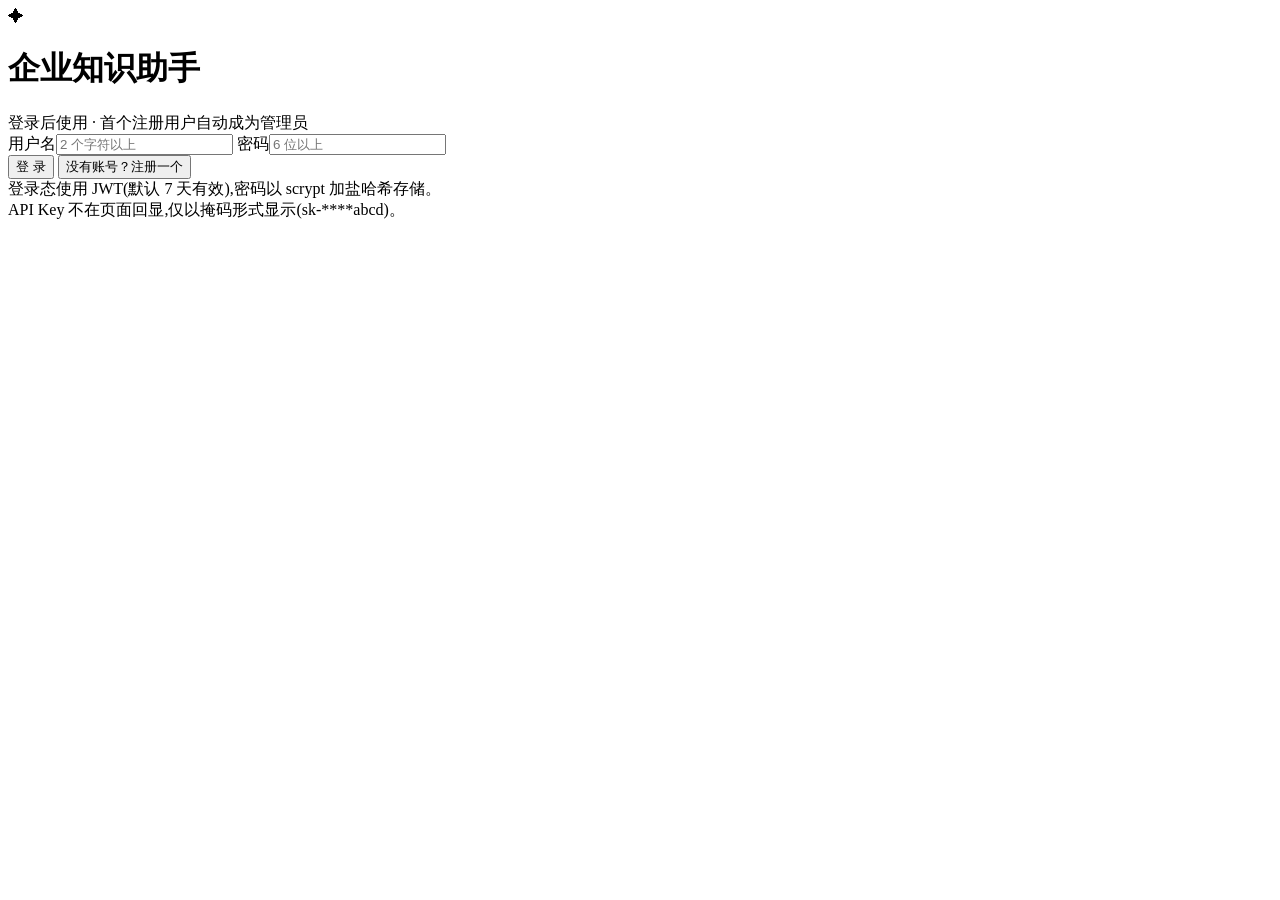
==== commit ea28c2cc: "feat: 前端改版为 RAGFlow 风格多视图 SPA - index.html 重写为结构骨架(登录 / 对话助手 / 知识库 / 设置 / 预览 / 确认弹窗) - 新增 app.css:暗色" ====
--- a/frontend/static/index.html
+++ b/frontend/static/index.html
@@ -3,198 +3,14 @@
 <head>
 <meta charset="UTF-8" />
 <meta name="viewport" content="width=device-width, initial-scale=1.0" />
-<title>晨光科技 · 企业知识助手</title>
-<style>
-  :root {
-    --bg: #f6f7f9; --panel: #ffffff; --sidebar: #1e2430; --sidebar-txt: #c9d1d9;
-    --accent: #2f6fed; --accent-soft: #eaf1ff; --text: #24292f; --muted: #6e7781;
-    --border: #e3e6ea; --user: #2f6fed; --assistant: #ffffff;
-    --radius: 10px; --mono: "SFMono-Regular", Consolas, "Liberation Mono", Menlo, monospace;
-  }
-  * { box-sizing: border-box; margin: 0; padding: 0; }
-  html, body { height: 100%; }
-  body {
-    font-family: -apple-system, "Segoe UI", "PingFang SC", "Microsoft YaHei", sans-serif;
-    background: var(--bg); color: var(--text); display: flex; overflow: hidden;
-  }
-
-  /* ── 登录页 ─────────────────────────────── */
-  /* display:flex 会覆盖 hidden 属性的 display:none,导致登录成功后
-     登录页仍盖在应用上、页面「不跳转」。必须用 :not([hidden]) 限定。 */
-  #loginView:not([hidden]) {
-    position: fixed; inset: 0; display: flex; align-items: center; justify-content: center;
-    background: linear-gradient(135deg, #1e2430 0%, #2f6fed 100%);
-  }
-  .login-card {
-    width: min(380px, 92vw); background: var(--panel); border-radius: 14px;
-    padding: 34px 32px 26px; box-shadow: 0 24px 60px rgba(0,0,0,.35);
-  }
-  .login-card h1 { font-size: 20px; margin-bottom: 4px; }
-  .login-card .sub { font-size: 12px; color: var(--muted); margin-bottom: 22px; }
-  .login-card label { font-size: 12px; color: var(--muted); display: flex; flex-direction: column; gap: 4px; margin-bottom: 12px; }
-  .login-card input {
-    padding: 10px 12px; border: 1px solid var(--border); border-radius: 8px;
-    font-size: 14px; font-family: inherit; outline: none;
-  }
-  .login-card input:focus { border-color: var(--accent); box-shadow: 0 0 0 3px var(--accent-soft); }
-  .login-card .auth-actions { display: flex; flex-direction: column; gap: 8px; margin-top: 18px; }
-  .login-card .auth-actions button { padding: 11px; border: none; border-radius: 8px; font-size: 14px; cursor: pointer; font-family: inherit; }
-  #authSubmit { background: var(--accent); color: #fff; }
-  #authToggle { background: none; color: var(--accent); font-size: 13px; }
-  .login-hint { margin-top: 14px; font-size: 11px; color: var(--muted); line-height: 1.7; }
-
-  /* ── 应用主界面(登录后)────────────────────── */
-  /* 用 :not([hidden]) 限定:未隐藏时才 display:flex——若写成 #appView{display:flex}
-     会覆盖 hidden 属性的 display:none,登录前 appView 也会渲染、遮不住。 */
-  #appView:not([hidden]) { display: flex; flex: 1; min-width: 0; }
-
-  /* ── 侧边栏 ─────────────────────────────── */
-  aside {
-    width: 300px; min-width: 300px; background: var(--sidebar); color: var(--sidebar-txt);
-    display: flex; flex-direction: column; padding: 18px 16px; overflow-y: auto;
-  }
-  aside h1 { font-size: 17px; color: #fff; margin-bottom: 2px; }
-  aside .sub { font-size: 12px; color: #8b949e; margin-bottom: 14px; }
-  .user-bar { display: flex; align-items: center; gap: 8px; font-size: 12px; color: #8b949e; margin-bottom: 6px; }
-  .user-bar button { background: rgba(255,255,255,.08); border: none; color: #c9d1d9; padding: 4px 10px; border-radius: 5px; cursor: pointer; font-size: 11px; margin-left: auto; }
-  .user-bar button:hover { background: rgba(255,255,255,.16); }
-  aside h2 { font-size: 12px; text-transform: uppercase; letter-spacing: .05em; color: #8b949e; margin: 14px 0 8px; }
-  #newSessionBtn {
-    width: 100%; padding: 8px; border: 1px dashed rgba(255,255,255,.25); border-radius: 6px;
-    background: none; color: #c9d1d9; cursor: pointer; font-size: 13px; margin-bottom: 6px;
-  }
-  #newSessionBtn:hover { border-color: var(--accent); color: #fff; }
-  .session-item {
-    display: flex; align-items: center; gap: 6px; padding: 8px 10px; border-radius: 6px;
-    cursor: pointer; font-size: 13px; margin-bottom: 4px;
-  }
-  .session-item:hover { background: rgba(255,255,255,.06); }
-  .session-item.active { background: rgba(47,111,237,.25); color: #fff; }
-  .session-item .name { flex: 1; overflow: hidden; text-overflow: ellipsis; white-space: nowrap; }
-  .session-item .del { background: none; border: none; color: #8b949e; cursor: pointer; font-size: 12px; }
-  .session-item .del:hover { color: #f85149; }
-  .empty { color: #8b949e; font-size: 12px; padding: 8px 2px; }
-
-  .doc-group-name { font-size: 11px; color: #8b949e; margin: 10px 0 4px; }
-  .doc-item {
-    display: flex; align-items: center; gap: 8px; padding: 7px 10px; border-radius: 6px;
-    background: rgba(255,255,255,.04); margin-bottom: 5px; font-size: 13px;
-  }
-  .doc-item .fmt { font-family: var(--mono); font-size: 10px; background: rgba(255,255,255,.12); padding: 2px 6px; border-radius: 4px; color: #8b949e; }
-  .doc-item .name { flex: 1; overflow: hidden; text-overflow: ellipsis; white-space: nowrap; cursor: pointer; }
-  .doc-item .name:hover { color: #fff; }
-  .doc-item button { background: none; border: none; color: #8b949e; cursor: pointer; font-size: 13px; line-height: 1; }
-  .doc-item button:hover { color: #f85149; }
-  #uploadBtn {
-    margin-top: 12px; padding: 9px; border: 1px dashed rgba(255,255,255,.25); border-radius: 6px;
-    background: none; color: #c9d1d9; cursor: pointer; font-size: 13px; width: 100%;
-  }
-  #uploadBtn:hover { border-color: var(--accent); color: #fff; }
-  #uploadInput { display: none; }
-  #settingsBtn {
-    margin-top: 12px; padding: 9px; border: 1px dashed rgba(255,255,255,.25); border-radius: 6px;
-    background: none; color: #c9d1d9; cursor: pointer; font-size: 13px; width: 100%;
-  }
-  #settingsBtn:hover { border-color: var(--accent); color: #fff; }
-  .tip { margin-top: auto; padding-top: 16px; font-size: 11px; color: #6e7781; line-height: 1.6; }
-
-  /* ── 任务进度 ───────────────────────────── */
-  .task-item { font-size: 12px; color: #8b949e; padding: 3px 0; display: flex; gap: 6px; align-items: center; }
-  .task-item .st { font-size: 10px; padding: 1px 6px; border-radius: 4px; }
-  .st.pending, .st.running { background: #f0c36d33; color: #f0c36d; }
-  .st.done { background: #2da44e33; color: #2da44e; }
-  .st.failed { background: #f8514933; color: #f85149; }
-
-  /* ── 主区 ─────────────────────────────── */
-  main { flex: 1; display: flex; flex-direction: column; min-width: 0; }
-  #messages { flex: 1; overflow-y: auto; padding: 24px 5vw; display: flex; flex-direction: column; gap: 16px; }
-  .msg { max-width: 720px; width: fit-content; border-radius: var(--radius); padding: 14px 16px; line-height: 1.7; font-size: 14.5px; }
-  .msg.user { align-self: flex-end; background: var(--user); color: #fff; border-bottom-right-radius: 4px; white-space: pre-wrap; }
-  .msg.assistant { align-self: flex-start; background: var(--assistant); border: 1px solid var(--border); border-bottom-left-radius: 4px; box-shadow: 0 1px 2px rgba(0,0,0,.03); }
-  .msg.assistant .stream-content { white-space: pre-wrap; }
-  .msg.assistant .sources { margin-top: 12px; padding-top: 10px; border-top: 1px solid var(--border); font-size: 12px; color: var(--muted); }
-  .msg.assistant .sources .src { display: flex; gap: 6px; margin-top: 4px; align-items: baseline; }
-  .msg.assistant .sources .src .idx { color: var(--accent); font-family: var(--mono); font-weight: 600; }
-  .msg.assistant .sources .src .file { overflow: hidden; text-overflow: ellipsis; white-space: nowrap; }
-  .msg.assistant .sources .src .score {
-    font-family: var(--mono); font-size: 10px; font-weight: 600; color: var(--accent);
-    background: var(--accent-soft); padding: 1px 5px; border-radius: 4px; margin-left: 4px;
-  }
-  .typing { color: var(--muted); font-size: 14px; }
-
-  /* ── 输入栏 ───────────────────────────── */
-  .composer { border-top: 1px solid var(--border); background: var(--panel); padding: 16px 5vw; }
-  .composer-inner { max-width: 860px; margin: 0 auto; display: flex; gap: 10px; }
-  #input {
-    flex: 1; padding: 12px 14px; border: 1px solid var(--border); border-radius: 8px;
-    font-size: 14.5px; font-family: inherit; outline: none; resize: none; max-height: 120px;
-  }
-  #input:focus { border-color: var(--accent); box-shadow: 0 0 0 3px var(--accent-soft); }
-  #send { padding: 0 22px; border: none; border-radius: 8px; background: var(--accent); color: #fff; font-size: 14.5px; cursor: pointer; font-family: inherit; }
-  #send:disabled { opacity: .5; cursor: not-allowed; }
-
-  /* ── 弹窗(设置 / 预览) ─────────────────── */
-  .modal-mask {
-    position: fixed; inset: 0; background: rgba(15,20,30,.55); display: flex;
-    align-items: center; justify-content: center; z-index: 50;
-  }
-  .modal-mask[hidden] { display: none; }
-  .modal {
-    background: var(--panel); border-radius: 12px; width: min(700px, 92vw); max-height: 88vh;
-    display: flex; flex-direction: column; box-shadow: 0 20px 60px rgba(0,0,0,.25);
-  }
-  .modal-head { display: flex; align-items: center; justify-content: space-between; padding: 16px 20px; border-bottom: 1px solid var(--border); }
-  .modal-head h2 { font-size: 16px; }
-  .modal-close { background: none; border: none; font-size: 16px; color: var(--muted); cursor: pointer; }
-  .modal-body { padding: 16px 20px; overflow-y: auto; }
-  .modal-foot { padding: 12px 20px; border-top: 1px solid var(--border); display: flex; justify-content: flex-end; align-items: center; gap: 10px; }
-  .modal-foot .foot-note { font-size: 11px; color: var(--muted); margin-right: auto; }
-
-  .cfg { border: 1px solid var(--border); border-radius: var(--radius); padding: 12px 14px; margin-bottom: 14px; }
-  .cfg h3 { font-size: 13.5px; margin-bottom: 10px; }
-  .grid { display: grid; grid-template-columns: 1fr 1fr; gap: 10px 14px; }
-  .grid label { font-size: 12px; color: var(--muted); display: flex; flex-direction: column; gap: 4px; }
-  .grid input, .grid select {
-    padding: 8px 10px; border: 1px solid var(--border); border-radius: 6px;
-    font-size: 13.5px; font-family: inherit; background: #fff; color: var(--text);
-  }
-  .grid input:focus, .grid select:focus { outline: none; border-color: var(--accent); box-shadow: 0 0 0 3px var(--accent-soft); }
-  .grid .full { grid-column: 1 / -1; }
-  .hint { font-size: 11px; color: var(--muted); }
-  .cfg-foot { display: flex; align-items: center; gap: 10px; margin-top: 12px; flex-wrap: wrap; }
-  .btn { padding: 8px 16px; border: none; border-radius: 7px; background: var(--accent); color: #fff; cursor: pointer; font-size: 13.5px; font-family: inherit; }
-  .btn.ghost { background: #fff; color: var(--text); border: 1px solid var(--border); }
-  .btn.danger { background: #d13438; }
-  .btn:disabled { opacity: .55; cursor: not-allowed; }
-  .test-result { font-size: 12px; color: var(--muted); word-break: break-all; }
-  .test-result.ok { color: #1a7f37; }
-  .test-result.bad { color: #d13438; }
-
-  .banner { border-radius: 8px; padding: 12px 14px; margin-bottom: 14px; font-size: 13px; line-height: 1.7; }
-  .banner.warn { background: #fff8e6; border: 1px solid #f0c36d; color: #5c3d00; }
-  .rebuild-row { display: flex; align-items: center; gap: 12px; margin-top: 8px; flex-wrap: wrap; }
-  .progress-wrap { display: flex; align-items: center; gap: 10px; margin-top: 8px; }
-  .progress { flex: 1; height: 8px; background: #eee; border-radius: 4px; overflow: hidden; }
-  .progress > div { height: 100%; width: 0; background: var(--accent); transition: width .4s; }
-
-  .preview-chunk {
-    white-space: pre-wrap; font-family: inherit; font-size: 13px; line-height: 1.7;
-    background: #f6f8fa; border: 1px solid var(--border); border-radius: 8px;
-    padding: 12px; margin-bottom: 10px; color: var(--text);
-  }
-
-  .toast {
-    position: fixed; left: 50%; bottom: 28px; transform: translateX(-50%); background: #1e2430;
-    color: #fff; padding: 10px 18px; border-radius: 8px; font-size: 13px; z-index: 60;
-    box-shadow: 0 6px 20px rgba(0,0,0,.2); max-width: 80vw;
-  }
-  .toast.err { background: #d13438; }
-</style>
+<title>企业知识助手</title>
+<link rel="stylesheet" href="/app.css?v=1" />
 </head>
 <body>
 
 <!-- ═══ 登录 / 注册 ═══ -->
-<div id="loginView">
+<div id="loginView" class="view">
+  <div class="login-brand" aria-hidden="true">✦</div>
   <div class="login-card">
     <h1>企业知识助手</h1>
     <div class="sub">登录后使用 · 首个注册用户自动成为管理员</div>
@@ -211,38 +27,89 @@
   </div>
 </div>
 
-<!-- ═══ 主应用 ═══ -->
+<!-- ═══ 应用外壳 ═══ -->
 <div id="appView" hidden>
-<aside>
-  <h1>晨光科技 · 企业知识助手</h1>
-  <div class="sub">RAG · 混合检索 · 多轮对话 · 登录鉴权</div>
-  <div class="user-bar"><span id="userInfo"></span><button id="logoutBtn">退出</button></div>
-
-  <h2>会话</h2>
-  <button id="newSessionBtn">＋ 新会话</button>
-  <div id="sessionList"></div>
-
-  <h2>知识库文档</h2>
-  <div id="docList"><div class="empty">加载中…</div></div>
-  <div id="taskList"></div>
-  <button id="uploadBtn">＋ 上传文档(PDF / Word / MD / HTML)</button>
-  <input type="file" id="uploadInput" multiple />
-  <button id="settingsBtn" hidden>⚙ 模型设置(管理员)</button>
-  <div class="tip">
-    上传后后台自动摄取(解析→切分→向量化),无需重建索引。<br/>
-    会话与知识库持久化在服务器,刷新不丢。
-  </div>
-</aside>
-
-<main>
-  <div id="messages"></div>
-  <div class="composer">
-    <div class="composer-inner">
-      <textarea id="input" rows="1" placeholder="输入问题，例如：出差报销需要准备哪些材料？"></textarea>
-      <button id="send">发送</button>
-    </div>
-  </div>
-</main>
+  <!-- 左侧图标导航条(RAGFlow 风格) -->
+  <nav id="rail" aria-label="主导航">
+    <div class="rail-top">
+      <button id="railChat" class="rail-btn active" title="对话助手">💬</button>
+      <button id="railKb" class="rail-btn" title="知识库">📚</button>
+      <button id="railSettings" class="rail-btn" title="模型设置(管理员)" hidden>⚙</button>
+    </div>
+    <div class="rail-bottom">
+      <div id="railUser" class="rail-avatar" title=""></div>
+      <button id="railLogout" class="rail-btn" title="退出登录">⎋</button>
+    </div>
+  </nav>
+
+  <div class="app-body">
+
+    <!-- ── 对话助手视图 ── -->
+    <div id="chatView" class="view" hidden>
+      <aside id="chatSidebar" aria-label="会话列表">
+        <div class="side-head">
+          <h1>会话</h1>
+        </div>
+        <div id="sessionList"></div>
+        <div id="sessionEmptyState" hidden>暂无会话<br/>在右上角新建一个吧</div>
+      </aside>
+      <div class="chat-main">
+        <header id="chatHeader">
+          <button id="chatListToggle" class="icon-btn" title="会话列表">☰</button>
+          <span id="chatTitle" class="chat-title">对话助手</span>
+          <span class="header-spacer"></span>
+          <button id="newSessionBtn">＋ 新会话</button>
+        </header>
+        <div id="messages"></div>
+        <div id="emptyChatState" hidden>
+          <div class="empty-logo" aria-hidden="true">✦</div>
+          <h2>企业知识助手</h2>
+          <p>基于知识库文档的问答，回答自动标注引用来源</p>
+          <div class="chips">
+            <button class="chip">差旅报销需要准备哪些材料？</button>
+            <button class="chip">员工年假天数是怎么规定的？</button>
+            <button class="chip">信息安全有哪些红线要求？</button>
+          </div>
+        </div>
+        <div class="composer">
+          <div class="composer-inner">
+            <textarea id="input" rows="1" placeholder="输入问题，例如：出差报销需要准备哪些材料？"></textarea>
+            <button id="send">发送</button>
+          </div>
+          <div class="composer-hint">回答基于知识库文档生成，Enter 发送 · Shift+Enter 换行</div>
+        </div>
+      </div>
+    </div>
+
+    <!-- ── 知识库视图 ── -->
+    <div id="kbView" class="view" hidden>
+      <div class="kb-body">
+        <header id="kbHeader">
+          <div class="kb-title-wrap">
+            <h1>知识库</h1>
+            <div id="kbSub" class="kb-sub"></div>
+          </div>
+          <button id="uploadBtn">＋ 上传文档</button>
+        </header>
+
+        <div id="dropzone">
+          <div class="dz-icon" aria-hidden="true">📥</div>
+          <div class="dz-text">拖拽文件到此处，或 <span class="dz-link">点击选择文件</span></div>
+          <div class="dz-hint">支持 PDF / Word / Markdown / HTML / TXT，上传后自动解析 → 切分 → 向量化</div>
+        </div>
+        <input type="file" id="uploadInput" multiple accept=".pdf,.docx,.html,.htm,.md,.txt" hidden />
+
+        <div id="taskList" hidden></div>
+
+        <div id="kbEmptyState" hidden>
+          <div class="empty-logo" aria-hidden="true">📚</div>
+          <p>知识库为空，上传文档后即可开始提问</p>
+        </div>
+        <div id="docList"></div>
+      </div>
+    </div>
+
+  </div>
 </div>
 
 <!-- ═══ 模型设置弹窗(仅管理员) ═══ -->
@@ -319,8 +186,8 @@
       <section class="cfg">
         <h3>🎯 重排模型(cross-encoder)</h3>
         <div class="grid">
-          <label class="full" style="flex-direction:row; align-items:center; gap:8px;">
-            <input id="rerankEnabled" type="checkbox" style="width:auto;" />
+          <label class="full inline-check">
+            <input id="rerankEnabled" type="checkbox" />
             启用重排(把 top-10 候选精排到 top-4，提高答案相关性)
           </label>
           <label>提供方
@@ -364,611 +231,21 @@
   </div>
 </div>
 
-<script>
-const $ = (id) => document.getElementById(id);
-
-// ── 认证状态(局部会话)────────────────────────
-const TOKEN_KEY = "rag_token", USER_KEY = "rag_user";
-const getToken = () => localStorage.getItem(TOKEN_KEY);
-const setAuth = (token, user) => { localStorage.setItem(TOKEN_KEY, token); localStorage.setItem(USER_KEY, JSON.stringify(user)); };
-const clearAuth = () => { localStorage.removeItem(TOKEN_KEY); localStorage.removeItem(USER_KEY); };
-const getCachedUser = () => { try { return JSON.parse(localStorage.getItem(USER_KEY)); } catch { return null; } };
-
-function authHeaders(extra = {}) {
-  const t = getToken();
-  return t ? { ...extra, Authorization: "Bearer " + t } : extra;
-}
-
-async function api(path, opts = {}) {
-  const res = await fetch(path, { ...opts, headers: authHeaders(opts.headers || {}) });
-  const isAuthRoute = path.startsWith("/api/auth/");
-  // 鉴权接口的 401 = 用户名/密码错;普通接口的 401 = 令牌过期,清登录态回登录页
-  if (res.status === 401 && !isAuthRoute) { clearAuth(); showLogin(); throw new Error("登录已过期,请重新登录"); }
-  const data = await res.json().catch(() => ({}));
-  if (!res.ok) {
-    if (isAuthRoute && res.status === 401) throw new Error("用户名或密码错误");
-    throw new Error(data.detail || ("HTTP " + res.status));
-  }
-  return data;
-}
-
-function toast(msg, isErr) {
-  const t = document.createElement("div");
-  t.className = "toast" + (isErr ? " err" : "");
-  t.textContent = msg;
-  document.body.appendChild(t);
-  setTimeout(() => t.remove(), 3500);
-}
-
-function esc(s) {
-  const d = document.createElement("div");
-  d.textContent = s;
-  return d.innerHTML;
-}
-
-// ── 视图切换 ────────────────────────────────
-function showLogin() { $("loginView").hidden = false; $("appView").hidden = true; }
-function showApp() { $("loginView").hidden = true; $("appView").hidden = false; }
-
-let currentUser = null;
-let currentSessionId = null;
-
-async function init() {
-  if (!getToken()) { showLogin(); return; }
-  try {
-    const me = await api("/api/auth/me");
-    localStorage.setItem(USER_KEY, JSON.stringify(me));
-    enterApp(me);
-  } catch { showLogin(); }
-}
-
-function enterApp(user) {
-  currentUser = user;
-  showApp();
-  $("userInfo").textContent = (user.role === "admin" ? "管理员" : "用户") + " · " + user.username;
-  // 模型设置 / 重建索引仅管理员可见
-  $("settingsBtn").hidden = user.role !== "admin";
-  loadSessions();
-  loadDocs();
-}
-
-$("logoutBtn").onclick = () => { clearAuth(); showLogin(); };
-
-// ── 登录 / 注册 ─────────────────────────────
-let authMode = "login";
-$("authSubmit").onclick = submitAuth;
-$("authToggle").onclick = () => {
-  authMode = authMode === "login" ? "register" : "login";
-  $("authSubmit").textContent = authMode === "login" ? "登 录" : "注 册";
-  $("authToggle").textContent = authMode === "login" ? "没有账号？注册一个" : "已有账号？去登录";
-};
-$("authPass").addEventListener("keydown", (e) => { if (e.key === "Enter") submitAuth(); });
-
-async function submitAuth() {
-  const username = $("authUser").value.trim();
-  const password = $("authPass").value;
-  if (!username || !password) { toast("请输入用户名和密码", true); return; }
-  const path = authMode === "login" ? "/api/auth/login" : "/api/auth/register";
-  try {
-    const data = await api(path, {
-      method: "POST",
-      headers: { "Content-Type": "application/json" },
-      body: JSON.stringify({ username, password }),
-    });
-    setAuth(data.token, data.user);
-    toast(authMode === "login" ? "登录成功 ✅" : "注册成功,首个用户为管理员 ✅");
-    enterApp(data.user);
-  } catch (e) { toast(e.message, true); }
-}
-
-// ── 会话管理 ────────────────────────────────
-let sessions = [];
-
-async function loadSessions() {
-  sessions = await api("/api/sessions");
-  if (!sessions.length) {
-    sessions = [await api("/api/sessions", { method: "POST" })];
-  }
-  if (!currentSessionId || !sessions.some((s) => s.id === currentSessionId)) {
-    currentSessionId = sessions[0].id;
-  }
-  renderSessions();
-  loadMessages(currentSessionId);
-}
-
-function renderSessions() {
-  const box = $("sessionList");
-  box.innerHTML = "";
-  sessions.forEach((s) => {
-    const item = document.createElement("div");
-    item.className = "session-item" + (s.id === currentSessionId ? " active" : "");
-    item.innerHTML = `<span class="name" title="${esc(s.title)}">${esc(s.title)}</span><button class="del" title="删除会话">✕</button>`;
-    item.onclick = () => switchSession(s.id);
-    item.querySelector(".del").onclick = async (ev) => {
-      ev.stopPropagation();
-      if (!confirm("删除该会话？")) return;
-      await api("/api/sessions/" + s.id, { method: "DELETE" });
-      if (currentSessionId === s.id) { currentSessionId = null; }
-      loadSessions();
-    };
-    box.appendChild(item);
-  });
-}
-
-function switchSession(id) {
-  currentSessionId = id;
-  renderSessions();
-  loadMessages(id);
-}
-
-$("newSessionBtn").onclick = async () => {
-  const created = await api("/api/sessions", { method: "POST" });
-  sessions.unshift(created);
-  currentSessionId = created.id;
-  renderSessions();
-  loadMessages(created.id);
-};
-
-// ── 消息渲染 / 流式输出 ─────────────────────
-const messagesEl = $("messages");
-const inputEl = $("input");
-const sendBtn = $("send");
-
-function addMessage(role, text, sources) {
-  const div = document.createElement("div");
-  div.className = "msg " + role;
-  div.innerHTML = esc(text);
-  if (role === "assistant" && sources && sources.length) {
-    const box = document.createElement("div");
-    box.className = "sources";
-    renderSources(box, sources);
-    div.appendChild(box);
-  }
-  messagesEl.appendChild(div);
-  messagesEl.scrollTop = messagesEl.scrollHeight;
-  return div;
-}
-
-function renderSources(box, sources) {
-  box.innerHTML = "<div style='font-weight:600;margin-bottom:4px'>📎 引用来源</div>";
-  sources.forEach((s, i) => {
-    const row = document.createElement("div");
-    row.className = "src";
-    const path = s.retrieved_by ? " · " + s.retrieved_by.join("+") : "";
-    let badges = "";
-    if (s.rrf_score != null) badges += ` <b class="score" title="RRF 融合分数">rrf ${s.rrf_score}</b>`;
-    if (s.rerank_score != null) badges += ` <b class="score" title="重排分数">rerank ${s.rerank_score}</b>`;
-    row.innerHTML = `<span class="idx">[${i + 1}]</span><span class="file">${esc(s.source)}${path}${badges}</span>`;
-    box.appendChild(row);
-  });
-}
-
-async function loadMessages(sessionId) {
-  const data = await api(`/api/sessions/${sessionId}/messages`);
-  messagesEl.innerHTML = "";
-  if (!data.messages.length) {
-    addMessage("assistant", "你好！我是企业知识助手。\n\n可以问我员工手册、差旅报销、云文档使用、安全制度等问题，回答会标注引用来源。\n\n左侧可新建/切换会话，知识库文档可上传与预览。");
-    return;
-  }
-  data.messages.forEach((m) => addMessage(m.role, m.content));
-}
-
-function addStreamingBox() {
-  const wrap = document.createElement("div");
-  wrap.className = "msg assistant";
-  const content = document.createElement("div");
-  content.className = "stream-content";
-  const sources = document.createElement("div");
-  sources.className = "sources";
-  sources.hidden = true;
-  wrap.appendChild(content);
-  wrap.appendChild(sources);
-  messagesEl.appendChild(wrap);
-  messagesEl.scrollTop = messagesEl.scrollHeight;
-  return { content, sources };
-}
-
-async function send() {
-  const question = inputEl.value.trim();
-  if (!question || sendBtn.disabled) return;
-  if (!currentSessionId) { toast("请先创建会话", true); return; }
-  inputEl.value = "";
-  inputEl.style.height = "auto";
-  addMessage("user", question);
-  sendBtn.disabled = true;
-  const box = addStreamingBox();
-  let full = "";
-
-  try {
-    const res = await fetch("/api/chat/stream", {
-      method: "POST",
-      headers: authHeaders({ "Content-Type": "application/json" }),
-      body: JSON.stringify({ question, session_id: currentSessionId }),
-    });
-    if (!res.ok) {
-      const err = await res.json().catch(() => ({}));
-      throw new Error(err.detail || ("HTTP " + res.status));
-    }
-    const reader = res.body.getReader();
-    const decoder = new TextDecoder();
-    let buffer = "";
-    for (;;) {
-      const { done, value } = await reader.read();
-      if (done) break;
-      buffer += decoder.decode(value, { stream: true });
-      let idx;
-      while ((idx = buffer.indexOf("\n\n")) >= 0) {
-        const raw = buffer.slice(0, idx);
-        buffer = buffer.slice(idx + 2);
-        const line = raw.split("\n").find((l) => l.startsWith("data: "));
-        if (!line) continue;
-        const data = line.slice(6);
-        if (data === "[DONE]") continue;
-        const ev = JSON.parse(data);
-        if (ev.type === "token") { full += ev.text; box.content.textContent = full; }
-        else if (ev.type === "answer") { full = ev.answer; box.content.textContent = full; if (ev.sources?.length) { renderSources(box.sources, ev.sources); box.sources.hidden = false; } }
-        else if (ev.type === "done") { full = ev.answer; box.content.textContent = full; if (ev.sources?.length) { renderSources(box.sources, ev.sources); box.sources.hidden = false; } }
-        else if (ev.type === "error") { throw new Error(ev.message); }
-        messagesEl.scrollTop = messagesEl.scrollHeight;
-      }
-    }
-    // 会话标题/时间可能变化(首条消息定为标题),刷新列表
-    refreshSessionList();
-  } catch (err) {
-    box.content.textContent = "⚠️ 出错了：" + err.message;
-  } finally {
-    sendBtn.disabled = false;
-    inputEl.focus();
-  }
-}
-
-async function refreshSessionList() {
-  try {
-    sessions = await api("/api/sessions");
-    renderSessions();
-  } catch { /* 列表刷新失败不阻断对话 */ }
-}
-
-$("send").onclick = send;
-inputEl.addEventListener("keydown", (e) => {
-  if (e.key === "Enter" && !e.shiftKey) { e.preventDefault(); send(); }
-});
-inputEl.addEventListener("input", () => {
-  inputEl.style.height = "auto";
-  inputEl.style.height = Math.min(inputEl.scrollHeight, 120) + "px";
-});
-
-// ── 文档管理(分组 / 预览 / 删除 / 上传进度)──
-async function loadDocs() {
-  try {
-    const data = await api("/api/documents");
-    renderDocs(data.documents || []);
-  } catch (e) {
-    $("docList").innerHTML = '<div class="empty">' + esc(e.message) + "</div>";
-  }
-}
-
-function renderDocs(docs) {
-  const box = $("docList");
-  if (!docs.length) { box.innerHTML = '<div class="empty">知识库为空,上传文档开始</div>'; return; }
-  box.innerHTML = "";
-  // 按上传者分组:语料库文档 / 某用户上传 —— 轻量「目录组织」
-  const groups = new Map(); // key -> {label, docs}
-  docs.forEach((d) => {
-    const key = d.owner ? "@" + d.owner : "#corpus";
-    if (!groups.has(key)) groups.set(key, { label: d.owner ? "@ " + d.owner : "📚 知识库语料", docs: [] });
-    groups.get(key).docs.push(d);
-  });
-  groups.forEach((g) => {
-    const title = document.createElement("div");
-    title.className = "doc-group-name";
-    title.textContent = g.label;
-    box.appendChild(title);
-    g.docs.forEach((d) => {
-      const item = document.createElement("div");
-      item.className = "doc-item";
-      const canDelete = currentUser && (currentUser.role === "admin" || d.uploaded_by === currentUser.id);
-      item.innerHTML = `
-        <span class="fmt">${esc(d.fmt)}</span>
-        <span class="name" title="点击预览 ${esc(d.filename)} · ${d.num_chunks} 片段">${esc(d.filename)}</span>
-        <button class="pv" title="预览">👁</button>
-        ${canDelete ? '<button class="rm" title="删除">✕</button>' : ""}`;
-      item.querySelector(".name").onclick = () => previewDoc(d.doc_id);
-      item.querySelector(".pv").onclick = () => previewDoc(d.doc_id);
-      const rm = item.querySelector(".rm");
-      if (rm) rm.onclick = async () => {
-        if (!confirm(`删除 ${d.filename} ?`)) return;
-        try { await api(`/api/documents/${d.doc_id}`, { method: "DELETE" }); toast("已删除"); loadDocs(); }
-        catch (e) { toast(e.message, true); }
-      };
-      box.appendChild(item);
-    });
-  });
-}
-
-// 文档预览(读取 data/texts 的前几个 chunk,不依赖原始文件)
-async function previewDoc(docId) {
-  try {
-    const data = await api(`/api/documents/${docId}/preview`);
-    $("previewTitle").textContent = data.filename;
-    $("previewBody").innerHTML = "";
-    data.chunks.forEach((c) => {
-      const p = document.createElement("pre");
-      p.className = "preview-chunk";
-      p.textContent = `[片段 ${c.index + 1}]\n${c.text}`;
-      $("previewBody").appendChild(p);
-    });
-    $("previewModal").hidden = false;
-  } catch (e) { toast(e.message, true); }
-}
-$("previewClose").onclick = () => $("previewModal").hidden = true;
-$("previewModal").addEventListener("click", (e) => { if (e.target === $("previewModal")) $("previewModal").hidden = true; });
-
-// 上传:批量 → 逐个发请求 → 后台摄取 → 轮询任务进度
-let taskPolling = false;
-
-$("uploadBtn").onclick = () => $("uploadInput").click();
-$("uploadInput").onchange = async (e) => {
-  const files = [...e.target.files];
-  if (!files.length) return;
-  let ok = 0;
-  for (const f of files) {
-    const fd = new FormData();
-    fd.append("file", f);
-    try {
-      await api("/api/documents", { method: "POST", body: fd });
-      ok++;
-    } catch (err) { toast(`上传失败 ${f.name}: ${err.message}`, true); }
-  }
-  e.target.value = "";
-  if (ok) { toast(`${ok} 个文件已提交摄取,后台处理中…`); pollTasks(); }
-  else loadDocs();
-};
-
-async function pollTasks() {
-  if (taskPolling) return;
-  taskPolling = true;
-  let busy = true;
-  while (busy) {
-    let tasks = [];
-    try {
-      tasks = (await api("/api/documents/tasks")).tasks;
-    } catch { break; }
-    renderTasks(tasks);
-    busy = tasks.some((t) => t.status === "pending" || t.status === "running");
-    if (busy) await new Promise((r) => setTimeout(r, 1500));
-  }
-  taskPolling = false;
-  loadDocs(); // 摄取完成后刷新文档列表
-  toast("摄取完成 ✅");
-}
-
-function renderTasks(tasks) {
-  const box = $("taskList");
-  box.innerHTML = "";
-  tasks.slice(0, 5).forEach((t) => {
-    const item = document.createElement("div");
-    item.className = "task-item";
-    const label = t.status === "failed" ? (t.error || "失败") : t.filename;
-    item.innerHTML = `<span class="st ${esc(t.status)}">${esc(t.status)}</span><span>${esc(label)}</span>`;
-    box.appendChild(item);
-  });
-}
-
-// ── 模型设置(仅管理员)─────────────────────
-let curSettings = null;
-let rebuildPolling = false;
-const EMB_LABELS = { api: "阿里百炼 (DashScope)", local: "本地 BGE (离线)" };
-const RERANK_LABELS = { api: "阿里百炼 (DashScope)", local: "本地 BGE (离线)" };
-
-$("settingsBtn").onclick = () => { $("settingsModal").hidden = false; loadSettingsForm(); };
-$("settingsClose").onclick = () => $("settingsModal").hidden = true;
-$("settingsCancel").onclick = () => $("settingsModal").hidden = true;
-$("settingsModal").addEventListener("click", (e) => {
-  if (e.target === $("settingsModal")) $("settingsModal").hidden = true;
-});
-$("settingsSave").onclick = saveSettings;
-$("rebuildBtn").onclick = rebuildIndex;
-document.querySelectorAll("[data-test]").forEach((btn) => {
-  btn.onclick = () => testSection(btn.dataset.test);
-});
-
-function fillSelect(sel, labels) {
-  sel.innerHTML = "";
-  Object.entries(labels).forEach(([v, label]) => {
-    const o = document.createElement("option");
-    o.value = v; o.textContent = label;
-    sel.appendChild(o);
-  });
-}
-
-function fillDatalist(id, models) {
-  const dl = $(id);
-  dl.innerHTML = "";
-  (models || []).forEach((m) => {
-    const o = document.createElement("option");
-    o.value = m;
-    dl.appendChild(o);
-  });
-}
-
-function setKeyField(prefix, sec) {
-  const input = $(prefix + "ApiKey");
-  input.value = "";
-  input.placeholder = sec.has_key ? ("已配置 " + sec.api_key + " · 留空保持不变") : "未配置 API Key";
-}
-
-async function loadSettingsForm() {
-  try { curSettings = await api("/api/settings"); }
-  catch (e) { toast("设置加载失败：" + e.message, true); return; }
-  const s = curSettings;
-
-  fillSelect($("llmProvider"), Object.fromEntries(s.options.llm_providers.map((p) => [p.id, p.label])));
-  $("llmProvider").value = s.llm.provider;
-  $("llmModel").value = s.llm.model;
-  $("llmBaseUrl").value = s.llm.base_url;
-  $("llmTemperature").value = s.llm.temperature;
-  setKeyField("llm", s.llm);
-  fillDatalist("llmModels", (s.options.llm_providers.find((p) => p.id === s.llm.provider) || {}).models);
-  onLlmProviderChange();
-
-  fillSelect($("embProvider"), EMB_LABELS);
-  $("embProvider").value = s.embedding.provider;
-  $("embModel").value = s.embedding.model;
-  $("embBaseUrl").value = s.embedding.base_url;
-  setKeyField("emb", s.embedding);
-  fillDatalist("embModels", s.options.embedding_models[s.embedding.provider] || []);
-  onEmbProviderChange();
-
-  $("rerankEnabled").checked = s.rerank.enabled;
-  fillSelect($("rerankProvider"), RERANK_LABELS);
-  $("rerankProvider").value = s.rerank.provider;
-  $("rerankModel").value = s.rerank.model;
-  $("rerankBaseUrl").value = s.rerank.base_url;
-  setKeyField("rerank", s.rerank);
-  fillDatalist("rerankModels", s.options.rerank_models[s.rerank.provider] || []);
-  onRerankProviderChange();
-
-  renderReindexBanner(s);
-}
-
-function onLlmProviderChange() {
-  const p = (curSettings?.options.llm_providers || []).find((x) => x.id === $("llmProvider").value);
-  if (p) {
-    if (p.base_url) $("llmBaseUrl").value = p.base_url;
-    fillDatalist("llmModels", p.models);
-  }
-}
-$("llmProvider").onchange = onLlmProviderChange;
-
-function onEmbProviderChange() {
-  const prov = $("embProvider").value;
-  fillDatalist("embModels", (curSettings?.options.embedding_models[prov] || []));
-  const local = prov === "local";
-  $("embBaseUrl").closest("label").hidden = local;
-  $("embApiKey").closest("label").hidden = local;
-}
-$("embProvider").onchange = onEmbProviderChange;
-
-function onRerankProviderChange() {
-  const prov = $("rerankProvider").value;
-  fillDatalist("rerankModels", (curSettings?.options.rerank_models[prov] || []));
-  const local = prov === "local";
-  $("rerankBaseUrl").closest("label").hidden = local;
-  $("rerankApiKey").closest("label").hidden = local;
-}
-$("rerankProvider").onchange = onRerankProviderChange;
-
-function collectLLM() {
-  const p = {
-    provider: $("llmProvider").value,
-    base_url: $("llmBaseUrl").value.trim(),
-    model: $("llmModel").value.trim(),
-    temperature: parseFloat($("llmTemperature").value) || 0.3,
-  };
-  const key = $("llmApiKey").value.trim();
-  if (key) p.api_key = key;
-  return p;
-}
-function collectEmb() {
-  const p = { provider: $("embProvider").value, base_url: $("embBaseUrl").value.trim(), model: $("embModel").value.trim() };
-  const key = $("embApiKey").value.trim();
-  if (key) p.api_key = key;
-  return p;
-}
-function collectRerank() {
-  const p = { enabled: $("rerankEnabled").checked, provider: $("rerankProvider").value, base_url: $("rerankBaseUrl").value.trim(), model: $("rerankModel").value.trim() };
-  const key = $("rerankApiKey").value.trim();
-  if (key) p.api_key = key;
-  return p;
-}
-
-async function saveSettings() {
-  const body = { llm: collectLLM(), embedding: collectEmb(), rerank: collectRerank() };
-  $("settingsSave").disabled = true;
-  try {
-    curSettings = await api("/api/settings", {
-      method: "PUT",
-      headers: { "Content-Type": "application/json" },
-      body: JSON.stringify(body),
-    });
-    await loadSettingsForm();
-    toast("配置已保存 ✅");
-  } catch (e) { toast("保存失败：" + e.message, true); }
-  finally { $("settingsSave").disabled = false; }
-}
-
-async function testSection(section) {
-  const el = $(section + "TestResult");
-  el.textContent = "测试中…";
-  el.className = "test-result";
-  const payload = {};
-  if (section === "llm") payload.llm = collectLLM();
-  if (section === "embedding") payload.embedding = collectEmb();
-  if (section === "rerank") payload.rerank = collectRerank();
-  try {
-    const res = await api("/api/settings/test", {
-      method: "POST",
-      headers: { "Content-Type": "application/json" },
-      body: JSON.stringify(payload),
-    });
-    const r = res[section];
-    const mark = r.ok === null ? "⏸ " : r.ok ? "✅ " : "❌ ";
-    el.textContent = mark + (r.message || "未知结果");
-    el.className = "test-result " + (r.ok ? "ok" : r.ok === null ? "" : "bad");
-  } catch (e) {
-    el.textContent = "❌ 测试失败：" + e.message;
-    el.className = "test-result bad";
-  }
-}
-
-function renderReindexBanner(s) {
-  const banner = $("reindexBanner");
-  if (s.rebuilding) {
-    banner.hidden = false;
-    $("rebuildProgressWrap").hidden = false;
-    $("rebuildProgressBar").style.width = (s.progress || 0) + "%";
-    $("rebuildProgressText").textContent = (s.progress || 0) + "%";
-    $("rebuildBtn").disabled = true;
-    $("rebuildState").textContent = "正在重建…";
-    if (!rebuildPolling) { rebuildPolling = true; pollRebuild(); }
-  } else if (s.needs_reindex) {
-    banner.hidden = false;
-    $("rebuildProgressWrap").hidden = true;
-    $("rebuildBtn").disabled = false;
-    $("rebuildState").textContent = s.last_rebuild_error ? ("上次失败：" + s.last_rebuild_error) : "";
-  } else {
-    banner.hidden = true;
-  }
-}
-
-async function rebuildIndex() {
-  if (!confirm("将用当前嵌入模型重新编码全部文档并重建索引。确认继续？")) return;
-  $("rebuildBtn").disabled = true;
-  try {
-    await api("/api/settings/reindex", { method: "POST" });
-    renderReindexBanner(curSettings);
-  } catch (e) {
-    toast("重建启动失败：" + e.message, true);
-    $("rebuildBtn").disabled = false;
-  }
-}
-
-async function pollRebuild() {
-  if (!rebuildPolling) return;
-  try { curSettings = await api("/api/settings"); }
-  catch { setTimeout(pollRebuild, 1200); return; }
-  renderReindexBanner(curSettings);
-  if (curSettings.rebuilding) setTimeout(pollRebuild, 600);
-  else {
-    rebuildPolling = false;
-    if (curSettings.last_rebuild_error) toast("重建失败：" + curSettings.last_rebuild_error, true);
-    else toast("索引重建完成 ✅");
-    await loadSettingsForm();
-  }
-}
-
-init();
-</script>
+<!-- ═══ 引用来源悬浮气泡 ═══ -->
+<div id="citationPopover" class="citation-popover" hidden></div>
+
+<!-- ═══ 确认弹窗(替代原生 confirm) ═══ -->
+<div id="confirmModal" class="modal-mask" hidden>
+  <div class="modal confirm-modal">
+    <div class="modal-head"><h2>确认操作</h2></div>
+    <div class="modal-body"><div id="confirmText"></div></div>
+    <div class="modal-foot">
+      <button id="confirmCancel" class="btn ghost">取消</button>
+      <button id="confirmOk" class="btn danger">确认</button>
+    </div>
+  </div>
+</div>
+
+<script src="/app.js?v=1"></script>
 </body>
 </html>
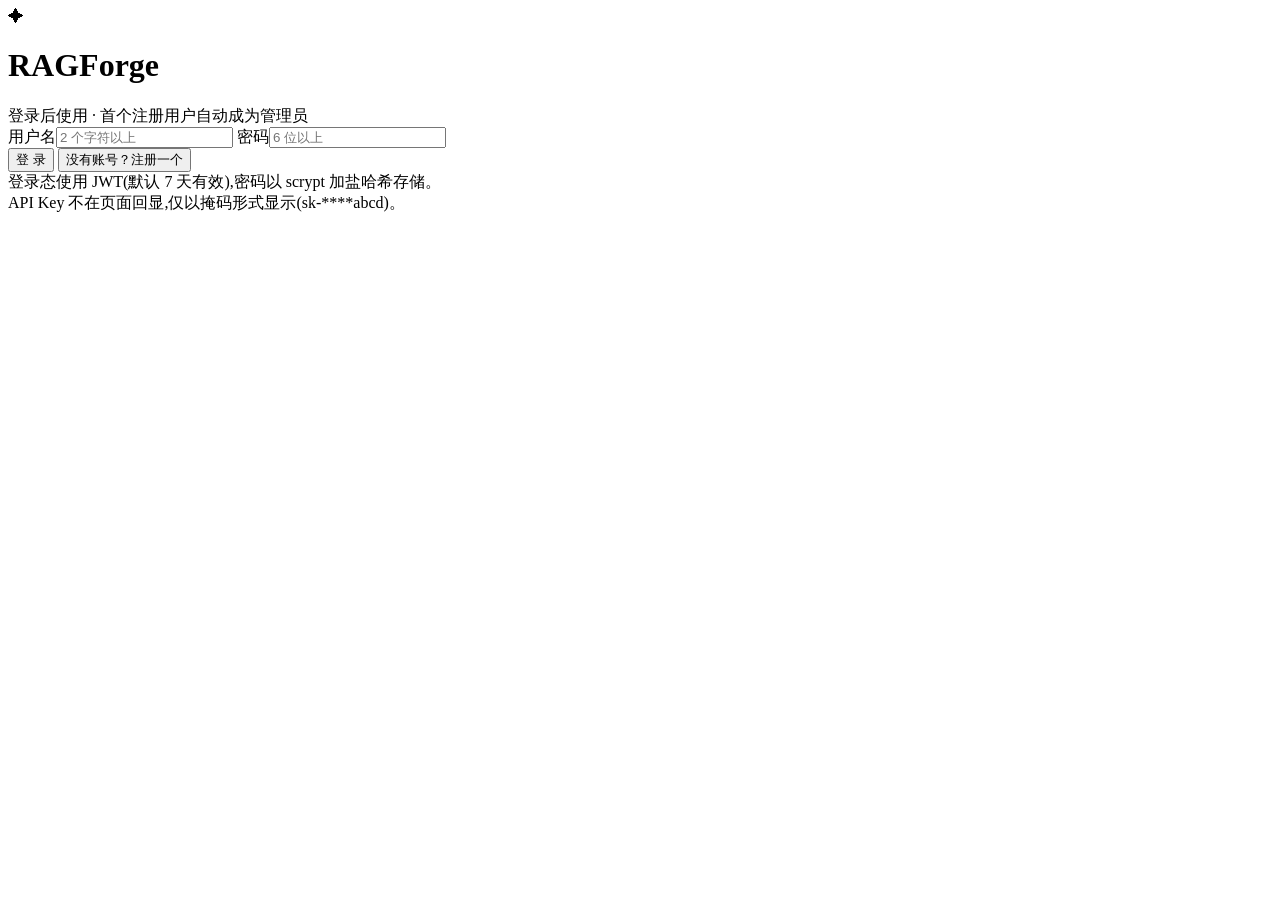
==== commit 86bdbbd1: "feat: 文件级引用标注 + 移除示例问题 + RAGForge 品牌与文档更新 - 引用粒度从片段级改为文件级:每文件一个顺序编号 [n],上下文按文件分组编号,来源面板按 file_idx 分组" ====
--- a/frontend/static/index.html
+++ b/frontend/static/index.html
@@ -3,7 +3,7 @@
 <head>
 <meta charset="UTF-8" />
 <meta name="viewport" content="width=device-width, initial-scale=1.0" />
-<title>企业知识助手</title>
+<title>RAGForge · 企业检索增强问答</title>
 <link rel="stylesheet" href="/app.css?v=1" />
 </head>
 <body>
@@ -12,7 +12,7 @@
 <div id="loginView" class="view">
   <div class="login-brand" aria-hidden="true">✦</div>
   <div class="login-card">
-    <h1>企业知识助手</h1>
+    <h1>RAGForge</h1>
     <div class="sub">登录后使用 · 首个注册用户自动成为管理员</div>
     <label>用户名<input id="authUser" autocomplete="username" placeholder="2 个字符以上" /></label>
     <label>密码<input id="authPass" type="password" autocomplete="current-password" placeholder="6 位以上" /></label>
@@ -63,17 +63,12 @@
         <div id="messages"></div>
         <div id="emptyChatState" hidden>
           <div class="empty-logo" aria-hidden="true">✦</div>
-          <h2>企业知识助手</h2>
-          <p>基于知识库文档的问答，回答自动标注引用来源</p>
-          <div class="chips">
-            <button class="chip">差旅报销需要准备哪些材料？</button>
-            <button class="chip">员工年假天数是怎么规定的？</button>
-            <button class="chip">信息安全有哪些红线要求？</button>
-          </div>
+          <h2>RAGForge</h2>
+          <p>企业级检索增强问答 · 回答自动标注文件来源</p>
         </div>
         <div class="composer">
           <div class="composer-inner">
-            <textarea id="input" rows="1" placeholder="输入问题，例如：出差报销需要准备哪些材料？"></textarea>
+            <textarea id="input" rows="1" placeholder="输入问题"></textarea>
             <button id="send">发送</button>
           </div>
           <div class="composer-hint">回答基于知识库文档生成，Enter 发送 · Shift+Enter 换行</div>
